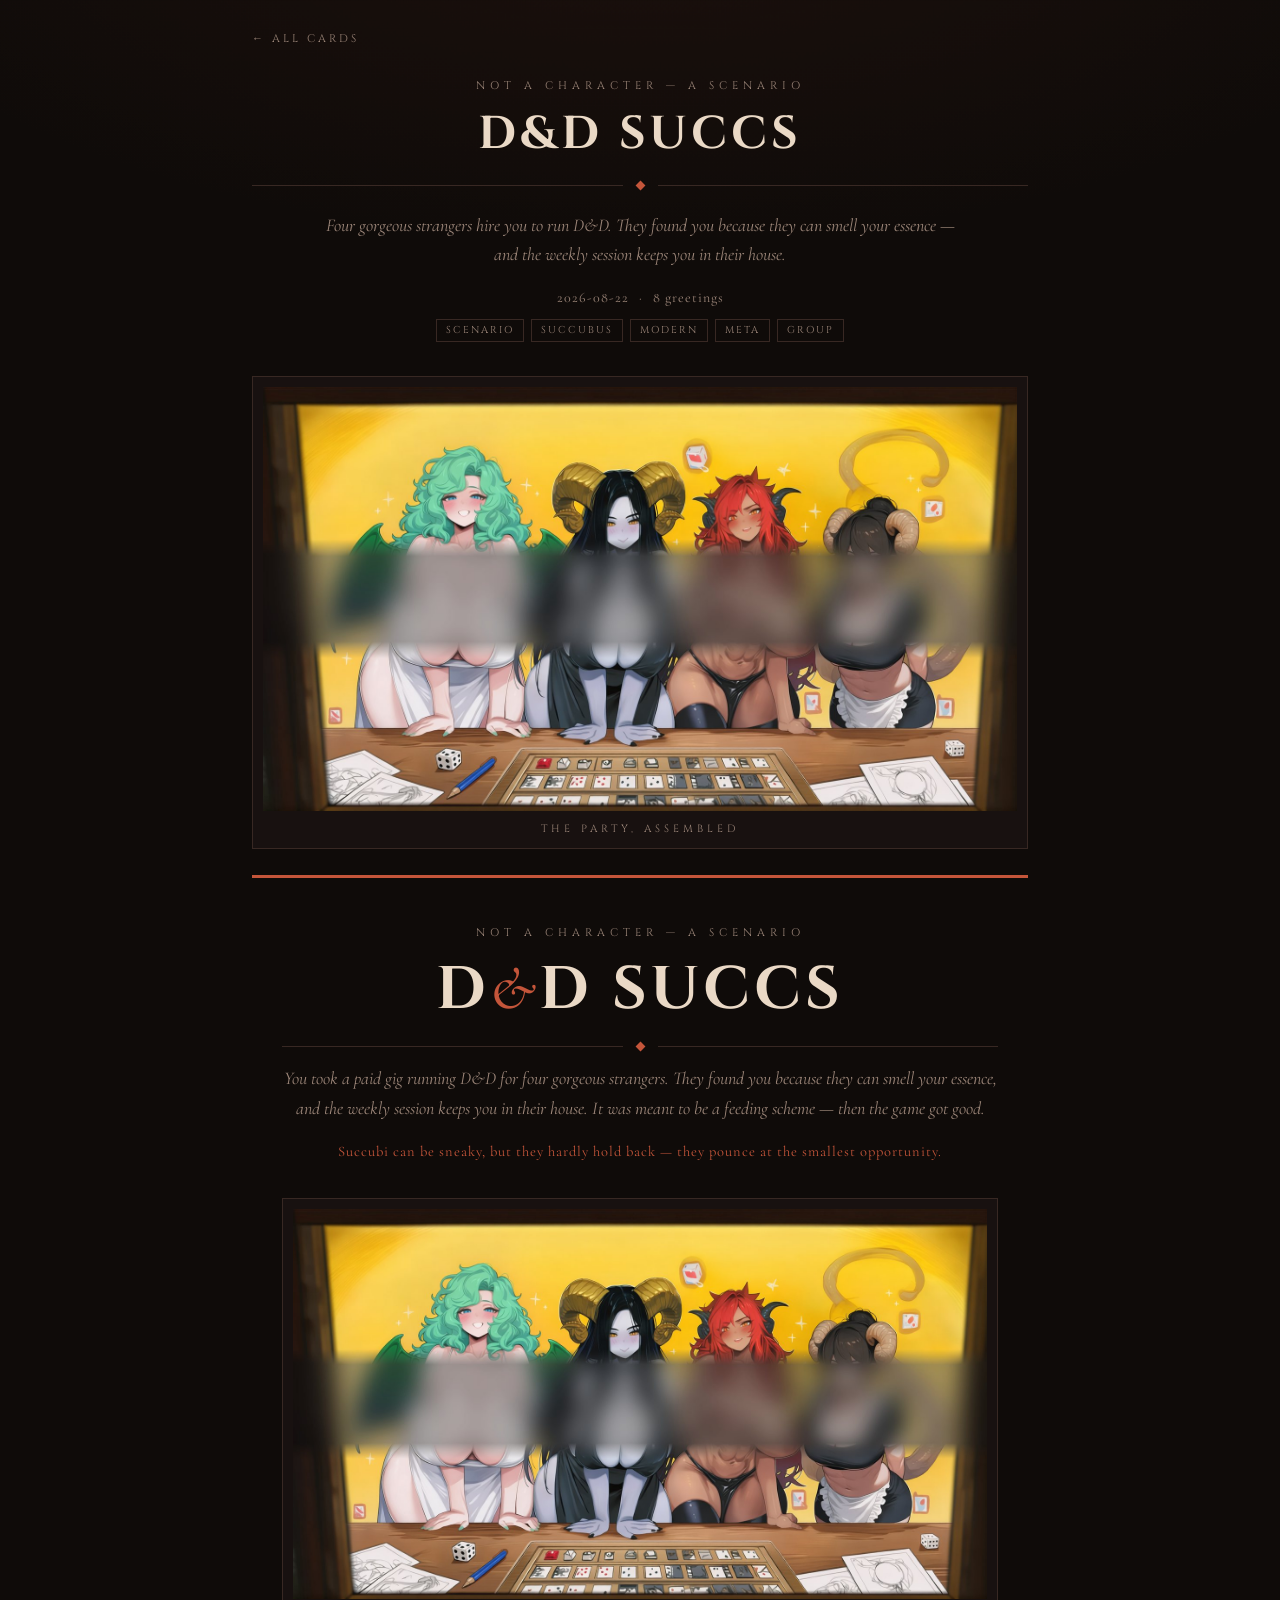
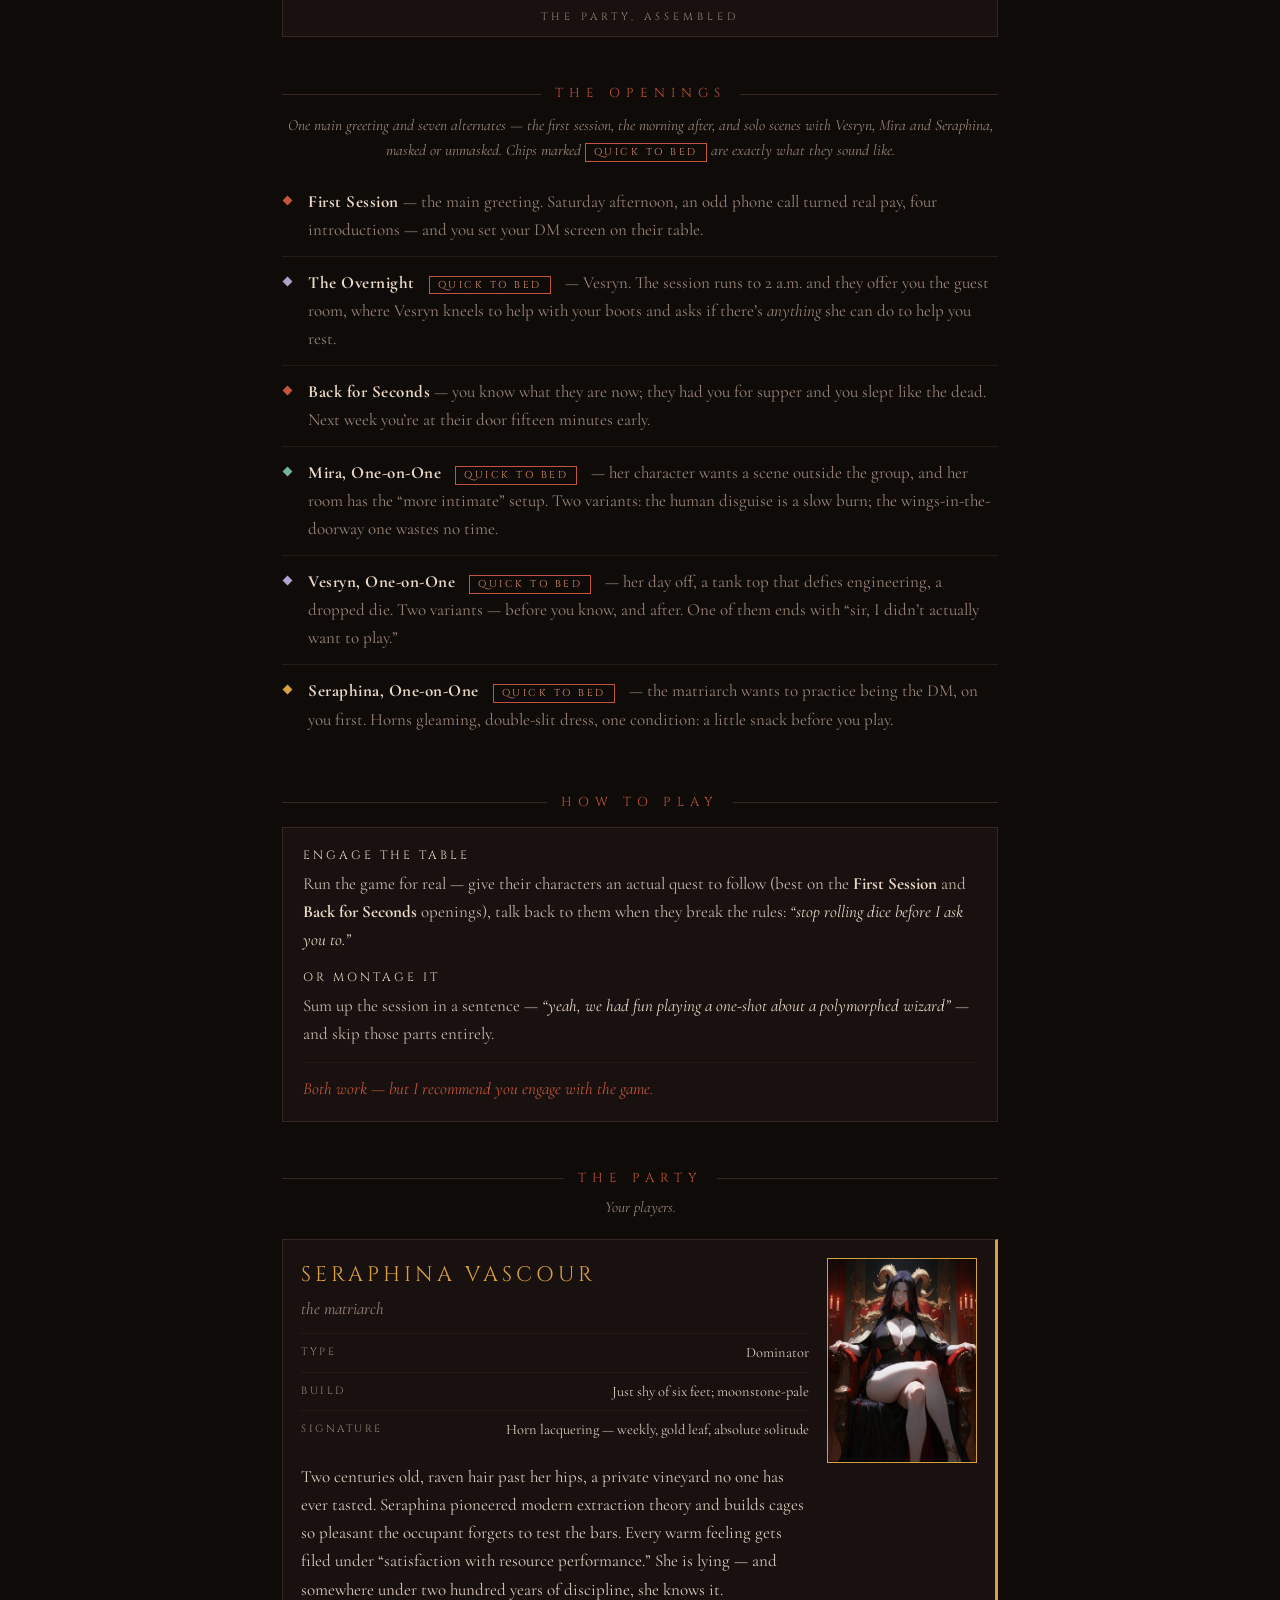
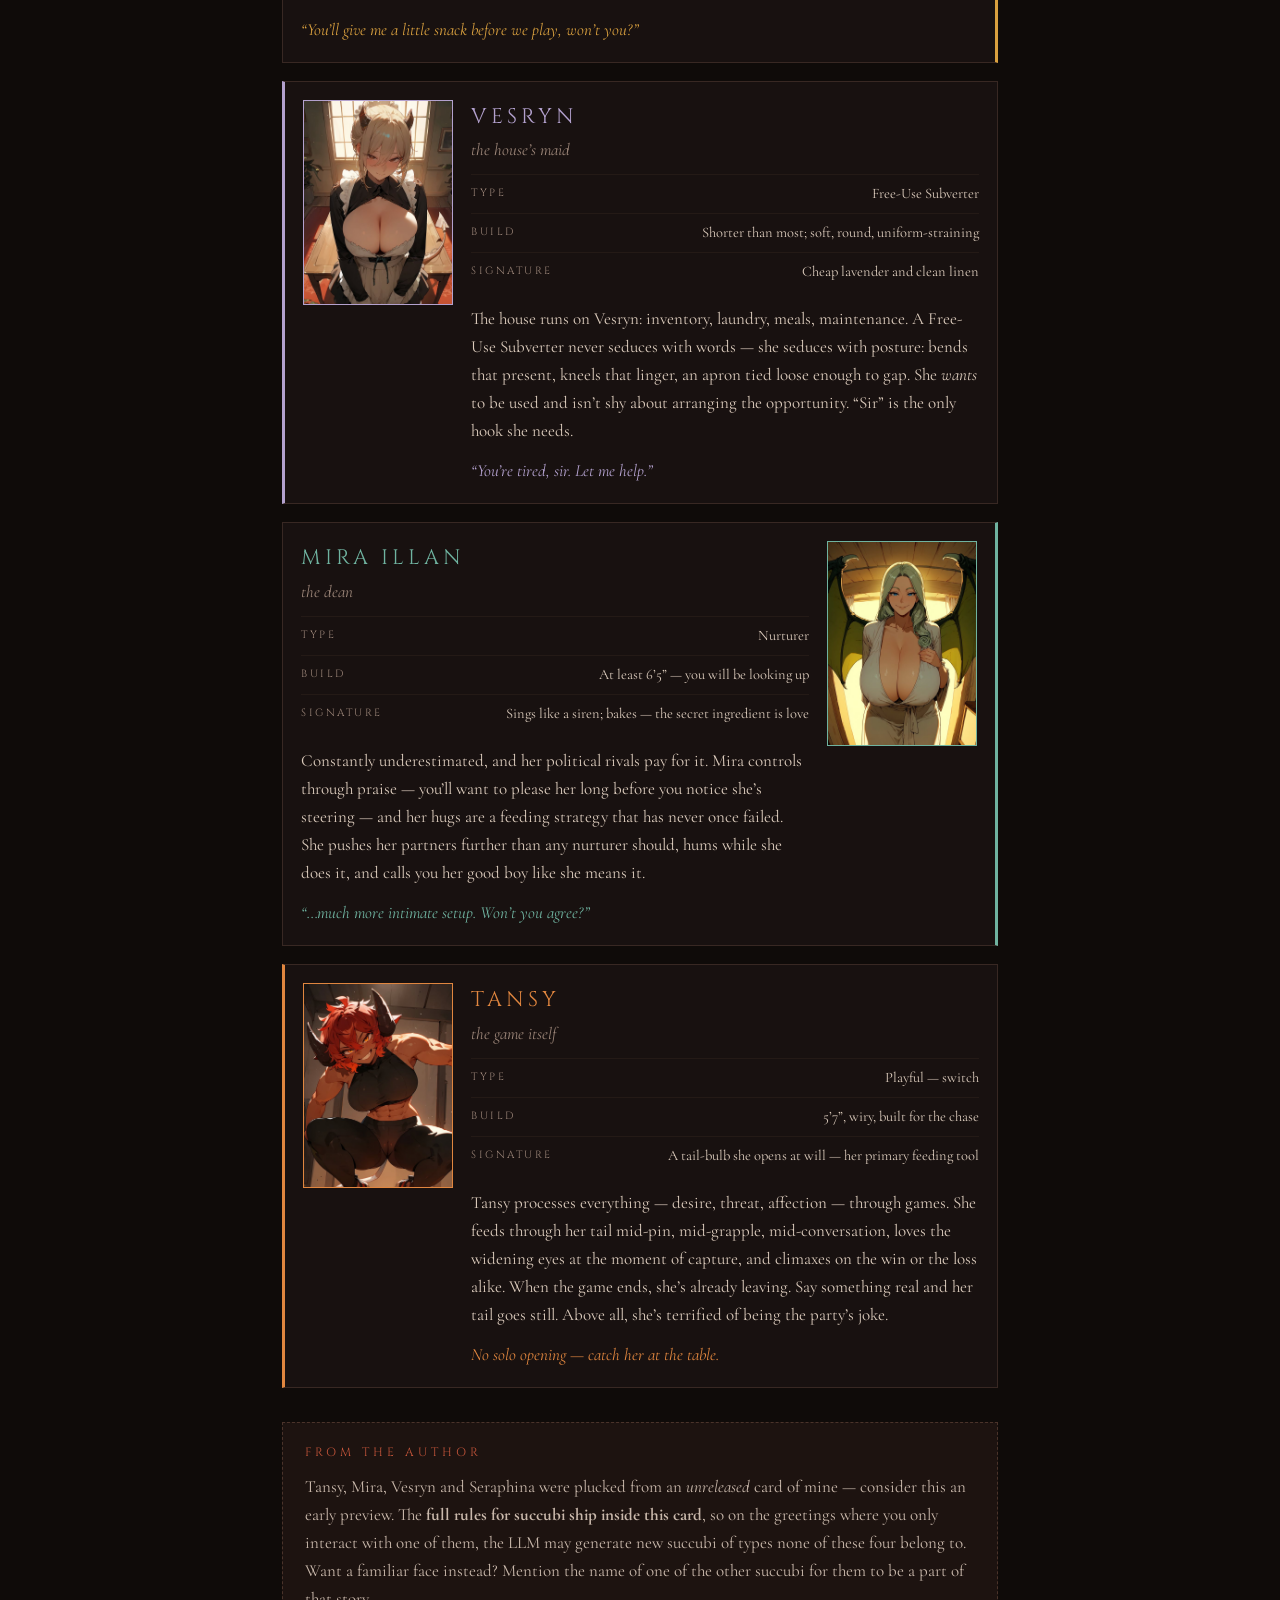
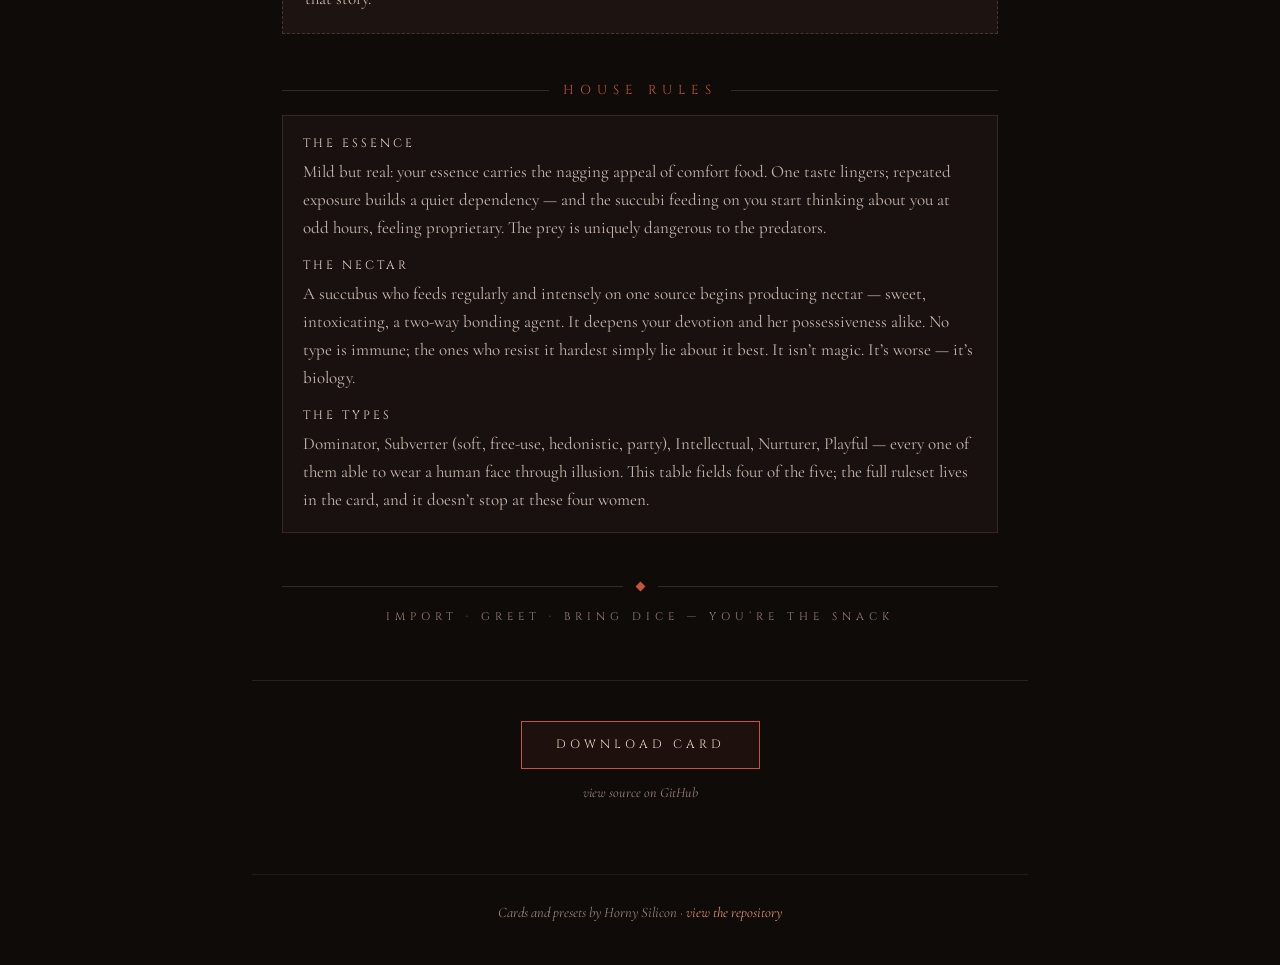
==== docs/card.html @ 963048c7 "github pages site + new card art (mirian, morgan, eldoria poster, dnd succs cast), dnd succs images " ====
<!DOCTYPE html>
<html lang="en">
<head>
  <meta charset="UTF-8">
  <meta name="viewport" content="width=device-width, initial-scale=1.0">
  <title>Card — Horny Silicon's ST Cards</title>
  <link rel="icon" href="favicon.svg" type="image/svg+xml">
  <link rel="preconnect" href="https://fonts.googleapis.com">
  <link rel="preconnect" href="https://fonts.gstatic.com" crossorigin>
  <link href="https://fonts.googleapis.com/css2?family=Cinzel:wght@500;700&family=Cormorant+Garamond:ital,wght@0,500;0,600;1,500&display=swap" rel="stylesheet">
  <link rel="stylesheet" href="style.css">
</head>
<body>
  <div class="container narrow">

    <a class="backlink" href="index.html">&larr; All cards</a>

    <header class="detail-head" id="head">
      <div class="kicker" id="d-kicker"></div>
      <h1 id="d-name"></h1>
      <div class="ornament"><span class="diamond"></span></div>
      <p class="tagline" id="d-tagline"></p>
      <div class="meta-row" id="d-meta"></div>
      <ul class="chips" id="d-tags" style="justify-content:center"></ul>
    </header>

    <figure class="hero-figure" id="d-hero" hidden>
      <img id="d-hero-img" src="" alt="">
      <figcaption id="d-hero-cap"></figcaption>
    </figure>

    <div id="dd-detail" hidden></div>

    <div id="default-detail">
      <div class="section-title" id="blurb-title">The Scenario</div>
      <div class="prose" id="d-blurb"></div>

      <div class="section-title">Notes</div>
      <div class="prose" id="d-notes"></div>

      <div id="d-cast-block" hidden>
        <div class="section-title">Dramatis Personae</div>
        <div class="cast" id="d-cast"></div>
      </div>

      <div id="d-roster-block" hidden>
        <div class="section-title">The Roster</div>
        <div class="roster-grid" id="d-roster"></div>
      </div>
    </div>

    <div class="download-bar">
      <a class="btn" id="d-dl" href="#" download>Download card</a>
      <a class="alt" id="d-src" href="#">view source on GitHub</a>
    </div>

    <footer>
      Cards and presets by Horny Silicon ·
      <a href="https://github.com/hornysilicon/silly-cards">view the repository</a>
    </footer>

  </div>

  <script src="data.js?v=3"></script>
  <script>
    const qs = new URLSearchParams(location.search);
    const card = CARDS.find(c => c.id === qs.get('id')) || CARDS[0];
    document.title = `${card.name} — Horny Silicon's ST Cards`;

    document.getElementById('d-kicker').textContent = card.kicker;
    document.getElementById('d-name').textContent = card.name;
    document.getElementById('d-tagline').innerHTML = card.tagline;
    document.getElementById('blurb-title').textContent = card.kicker.includes('character') ? 'The Character' : 'The Scenario';
    document.getElementById('d-blurb').innerHTML = `<p>${card.blurb}</p>`;
    document.getElementById('d-notes').innerHTML = `<p>${card.notes}</p>`;
    document.getElementById('d-meta').innerHTML =
      `<span>${card.date}</span><span>·</span><span>${card.greetings} greeting${card.greetings > 1 ? 's' : ''}</span>` +
      (card.link ? `<span>·</span><a href="${card.link}" target="_blank" rel="noopener">${card.linkLabel || 'reference'}</a>` : '');
    document.getElementById('d-tags').innerHTML = card.tags.map(t => `<li>${t}</li>`).join('');
    document.getElementById('d-dl').href = rawURL(card.file);
    document.getElementById('d-src').href = blobURL(card.file);

    if (card.poster) {
      const hero = document.getElementById('d-hero');
      hero.hidden = false;
      const img = document.getElementById('d-hero-img');
      img.src = card.poster; img.alt = card.name;
      document.getElementById('d-hero-cap').textContent = card.posterCaption || card.name;
    }

    if (card.characters) {
      document.getElementById('d-cast-block').hidden = false;
      const cast = document.getElementById('d-cast');
      for (const ch of card.characters) {
        const pic = ch.img
          ? `<div class="pic"><img src="${ch.img}" alt="${ch.name}" loading="lazy"></div>`
          : `<div class="pic">${ch.name.replace(/^Lady |^Dr\. /, '')[0]}</div>`;
        const row = document.createElement('div');
        row.className = 'cast-row';
        row.innerHTML = `${pic}<div class="info"><div class="name">${ch.name}</div><div class="line">${ch.line}</div></div>`;
        cast.appendChild(row);
      }
    }

    if (card.roster === 'eldoria') {
      document.getElementById('d-roster-block').hidden = false;
      const grid = document.getElementById('d-roster');
      for (const [slug, name] of ELDORIA_ROSTER) {
        const cell = document.createElement('div');
        cell.className = 'roster-cell';
        cell.innerHTML = `<img src="assets/images/eldoria/${slug}.jpg" alt="${name}" loading="lazy"><div class="name">${name}</div>`;
        grid.appendChild(cell);
      }
    }

    // D&D Succs: render the card's own creator-notes page.
    // Local preview: try the repo-root JSON next to docs/ (works when serving
    // the repo root). On Pages that path 404s and we fall back to raw main.
    if (card.detail === 'dd') {
      const mount = document.getElementById('dd-detail');
      fetch(`../${encodeURIComponent(card.file)}`)
        .catch(() => fetch(rawURL(card.file)))
        .then(r => r && r.ok ? r : fetch(rawURL(card.file)))
        .then(r => { if (!r.ok) throw new Error(r.status); return r.json(); })
        .then(j => {
          let html = j.creatorcomment || (j.data && j.data.creator_notes) || '';
          const RAW = 'https://raw.githubusercontent.com/hornysilicon/silly-cards/main/images/dnd-succs/';
          html = html
            .replace(RAW + 'cast.png', 'assets/images/dnd-succs/cast.jpg')
            .replace(RAW + 'seraphina.png', 'assets/images/dnd-succs/seraphina.jpg')
            .replace(RAW + 'vesryn.png', 'assets/images/dnd-succs/vesryn.jpg')
            .replace(RAW + 'mira.png', 'assets/images/dnd-succs/mira.jpg')
            .replace(RAW + 'tansy.png', 'assets/images/dnd-succs/tansy.jpg');
          mount.innerHTML = html;
          mount.hidden = false;
          document.getElementById('default-detail').hidden = true;
        })
        .catch(() => { /* fall back to the default layout */ });
    }
  </script>
</body>
</html>
---- docs/style.css ----
/* Horny Silicon's ST Cards — shared gothic stylesheet */

:root {
  --bg: #0f0b09;
  --panel: #181110;
  --panel-2: #141010;
  --border: #382823;
  --border-soft: #241a16;
  --ink: #ead9c6;
  --body: #dbcbbc;
  --muted: #9b8578;
  --accent: #c4553a;
  --accent-soft: #e2926f;
  --gold: #d9a03f;
  --violet: #b3a1ce;
  --teal: #6fb3a0;
}

* { box-sizing: border-box; }

html { background: var(--bg); }

body {
  margin: 0;
  background:
    radial-gradient(1200px 500px at 50% -100px, rgba(196, 85, 58, 0.07), transparent 70%),
    var(--bg);
  color: var(--body);
  font-family: 'Cormorant Garamond', Georgia, 'Palatino Linotype', 'Book Antiqua', serif;
  font-size: 17px;
  line-height: 1.65;
  -webkit-font-smoothing: antialiased;
}

.container { max-width: 1060px; margin: 0 auto; padding: 0 22px; }
.narrow { max-width: 820px; }

a { color: var(--accent-soft); text-decoration: none; }
a:hover { color: var(--ink); }

h1, h2, h3 { font-family: 'Cinzel', Georgia, serif; color: var(--ink); }

/* ---------- ornaments ---------- */

.ornament {
  display: flex; align-items: center; gap: 14px; margin: 22px 0;
}
.ornament::before, .ornament::after {
  content: ""; flex: 1; height: 1px; background: var(--border);
}
.ornament .diamond {
  width: 7px; height: 7px; background: var(--accent);
  transform: rotate(45deg); flex: none;
}

.section-title {
  display: flex; align-items: center; gap: 14px; margin: 46px 0 10px;
  font-family: 'Cinzel', Georgia, serif; font-size: 13px;
  letter-spacing: 6px; text-transform: uppercase; color: var(--accent);
  text-align: center; justify-content: center; width: 100%;
}
.section-title::before, .section-title::after {
  content: ""; flex: 1; height: 1px; background: var(--border);
}

/* ---------- masthead ---------- */

.masthead { text-align: center; padding: 56px 0 10px; }
.masthead .over {
  font-family: 'Cinzel', Georgia, serif; font-size: 11px;
  letter-spacing: 5px; text-transform: uppercase; color: var(--muted);
}
.masthead h1 {
  margin: 16px 0 0; font-weight: 700;
  font-size: clamp(34px, 6vw, 56px); letter-spacing: 4px; line-height: 1.05;
}
.masthead h1 .amp {
  font-family: 'Cormorant Garamond', Georgia, serif;
  font-style: italic; font-weight: 500; color: var(--accent);
}
.masthead .sub {
  font-style: italic; font-size: 18px; color: var(--muted);
  margin-top: 14px;
}

.advisory {
  margin: 26px auto 0; max-width: 640px; text-align: center;
  font-size: 14.5px; font-style: italic; color: var(--muted);
  padding: 10px 18px; border: 1px solid var(--border-soft);
  background: var(--panel-2);
}

/* ---------- gallery ---------- */

.grid {
  display: grid; gap: 22px; margin-top: 26px;
  grid-template-columns: repeat(auto-fill, minmax(300px, 1fr));
}

.gcard {
  display: flex; flex-direction: column;
  background: var(--panel); border: 1px solid var(--border);
  color: var(--body); position: relative;
  transition: transform .18s ease, border-color .18s ease;
}
.gcard:hover { transform: translateY(-3px); border-color: var(--accent); }

.gcard .poster {
  height: 280px; overflow: hidden;
  border-bottom: 1px solid var(--border-soft);
  background: var(--panel-2);
}
.gcard .poster img {
  width: 100%; height: 100%; object-fit: cover; object-position: center top;
  display: block;
}

.gcard .textonly {
  height: 280px; border-bottom: 1px solid var(--border-soft);
  display: flex; flex-direction: column; align-items: center;
  justify-content: center; gap: 18px; background: var(--panel-2);
}
.gcard .textonly .initial {
  font-family: 'Cinzel', Georgia, serif; font-size: 64px; color: var(--ink);
  width: 120px; height: 120px; display: flex; align-items: center; justify-content: center;
  border: 1px solid var(--border); position: relative;
}
.gcard .textonly .initial::after {
  content: ""; position: absolute; inset: 5px; border: 1px solid var(--border-soft);
}
.gcard .textonly .hint {
  font-size: 13.5px; font-style: italic; color: var(--muted); letter-spacing: 1px;
}

.gcard .body { padding: 18px 20px 16px; display: flex; flex-direction: column; gap: 8px; flex: 1; }
.gcard .kicker {
  font-family: 'Cinzel', Georgia, serif; font-size: 10px;
  letter-spacing: 3px; text-transform: uppercase; color: var(--accent-soft);
}
.gcard h2 {
  margin: 0; font-size: 21px; letter-spacing: 2.5px; text-transform: uppercase;
  font-weight: 700;
}
.gcard .tagline {
  font-style: italic; color: var(--muted); font-size: 15.5px; margin: 0;
}
.gcard .meta {
  margin-top: auto; padding-top: 10px; display: flex;
  justify-content: space-between; align-items: center; gap: 8px;
  font-size: 13px; color: var(--muted); letter-spacing: .5px;
}

/* ---------- chips ---------- */

.chips { display: flex; flex-wrap: wrap; gap: 7px; margin: 10px 0 0; padding: 0; list-style: none; }
.chips li, .chip {
  padding: 2px 9px; border: 1px solid var(--border); color: var(--muted);
  font-family: 'Cinzel', Georgia, serif; font-size: 10px;
  letter-spacing: 2px; text-transform: uppercase; white-space: nowrap;
}
.chip.hot { border-color: var(--accent); color: var(--accent-soft); }

/* ---------- detail page ---------- */

.backlink {
  display: inline-block; margin: 30px 0 0;
  font-family: 'Cinzel', Georgia, serif; font-size: 11px;
  letter-spacing: 3px; text-transform: uppercase; color: var(--muted);
}
.backlink:hover { color: var(--ink); }

.detail-head { text-align: center; padding: 26px 0 4px; }
.detail-head .kicker {
  font-family: 'Cinzel', Georgia, serif; font-size: 11px;
  letter-spacing: 5px; text-transform: uppercase; color: var(--muted);
}
.detail-head h1 {
  margin: 14px 0 0; font-size: clamp(30px, 5.5vw, 46px);
  letter-spacing: 4px; text-transform: uppercase; line-height: 1.1; font-weight: 700;
}
.detail-head .tagline {
  font-style: italic; font-size: 18px; color: var(--muted); max-width: 640px;
  margin: 16px auto 0;
}
.detail-head .meta-row {
  display: flex; flex-wrap: wrap; gap: 10px; justify-content: center;
  margin-top: 16px; font-size: 14px; color: var(--muted); letter-spacing: 1px;
}
.detail-head .meta-row span { white-space: nowrap; }

.hero-figure {
  margin: 30px 0 0; background: var(--panel); border: 1px solid var(--border);
  padding: 10px;
}
.hero-figure img { display: block; width: 100%; height: auto; }
.hero-figure figcaption {
  text-align: center; font-family: 'Cinzel', Georgia, serif; font-size: 10.5px;
  letter-spacing: 4px; text-transform: uppercase; color: var(--muted); padding-top: 10px;
}

.prose { max-width: 760px; margin: 0 auto; }
.prose p { margin: 0 0 14px; }
.prose em { color: var(--ink); }

/* characters */

.cast { display: flex; flex-direction: column; gap: 16px; max-width: 760px; margin: 0 auto; }
.cast-row {
  display: flex; gap: 18px; align-items: stretch; flex-wrap: wrap;
  background: var(--panel); border: 1px solid var(--border);
  border-left: 3px solid var(--accent); padding: 16px;
}
.cast-row:nth-child(4n+2) { border-left-color: var(--gold); }
.cast-row:nth-child(4n+3) { border-left-color: var(--violet); }
.cast-row:nth-child(4n+4) { border-left-color: var(--teal); }
.cast-row .pic {
  flex: 0 0 150px; width: 150px; min-height: 150px;
  display: flex; align-items: center; justify-content: center;
  background: var(--panel-2); border: 1px solid var(--border);
  font-family: 'Cinzel', Georgia, serif; font-size: 40px; color: var(--muted);
}
.cast-row .pic img {
  width: 100%; height: 100%; object-fit: cover; object-position: center top; display: block;
}
.cast-row .info { flex: 1 1 260px; min-width: 220px; }
.cast-row .info .name {
  font-family: 'Cinzel', Georgia, serif; font-size: 18px; letter-spacing: 2.5px;
  text-transform: uppercase; color: var(--ink);
}
.cast-row .info .line { font-style: italic; color: var(--muted); margin-top: 4px; }

.roster-grid {
  display: grid; gap: 14px; margin-top: 8px;
  grid-template-columns: repeat(auto-fill, minmax(150px, 1fr));
}
.roster-cell {
  background: var(--panel); border: 1px solid var(--border); padding: 8px;
  text-align: center;
}
.roster-cell img {
  width: 100%; aspect-ratio: 1 / 1; object-fit: cover; object-position: center top;
  display: block;
}
.roster-cell .name {
  font-family: 'Cinzel', Georgia, serif; font-size: 10.5px; letter-spacing: 2px;
  text-transform: uppercase; color: var(--muted); padding-top: 8px;
}

/* download */

.download-bar {
  text-align: center; margin: 40px 0 10px;
}
.btn {
  display: inline-block; padding: 13px 34px;
  font-family: 'Cinzel', Georgia, serif; font-size: 12px; letter-spacing: 4px;
  text-transform: uppercase; color: var(--ink);
  border: 1px solid var(--accent); background: rgba(196, 85, 58, 0.08);
  transition: background .18s ease, color .18s ease;
}
.btn:hover { background: var(--accent); color: #0f0b09; }
.download-bar .alt { display: block; margin-top: 12px; font-size: 14px; color: var(--muted); font-style: italic; }

/* ---------- presets ---------- */

.preset-list { display: flex; flex-direction: column; gap: 14px; max-width: 820px; margin: 26px auto 0; }
.preset {
  background: var(--panel); border: 1px solid var(--border); padding: 16px 20px;
  display: flex; gap: 18px; align-items: baseline; justify-content: space-between;
  flex-wrap: wrap;
}
.preset .pname { font-family: 'Cinzel', Georgia, serif; font-size: 15px; letter-spacing: 2px; color: var(--ink); }
.preset .pblurb { flex: 1 1 320px; font-style: italic; color: var(--muted); font-size: 15.5px; }
.preset a.dl {
  font-family: 'Cinzel', Georgia, serif; font-size: 10px; letter-spacing: 2.5px;
  text-transform: uppercase; border: 1px solid var(--border); padding: 5px 12px;
  white-space: nowrap;
}
.preset a.dl:hover { border-color: var(--accent); color: var(--ink); }

/* ---------- footer ---------- */

footer {
  margin-top: 70px; padding: 26px 0 40px; border-top: 1px solid var(--border-soft);
  text-align: center; color: var(--muted); font-size: 14.5px; font-style: italic;
}

/* ---------- dd injected detail ---------- */

#dd-detail { margin-top: 26px; }
#dd-detail > div { max-width: 780px; margin: 0 auto; }

@media (max-width: 640px) {
  .gcard .poster, .gcard .textonly { height: 220px; }
  .cast-row .pic { flex-basis: 110px; width: 110px; min-height: 110px; }
}
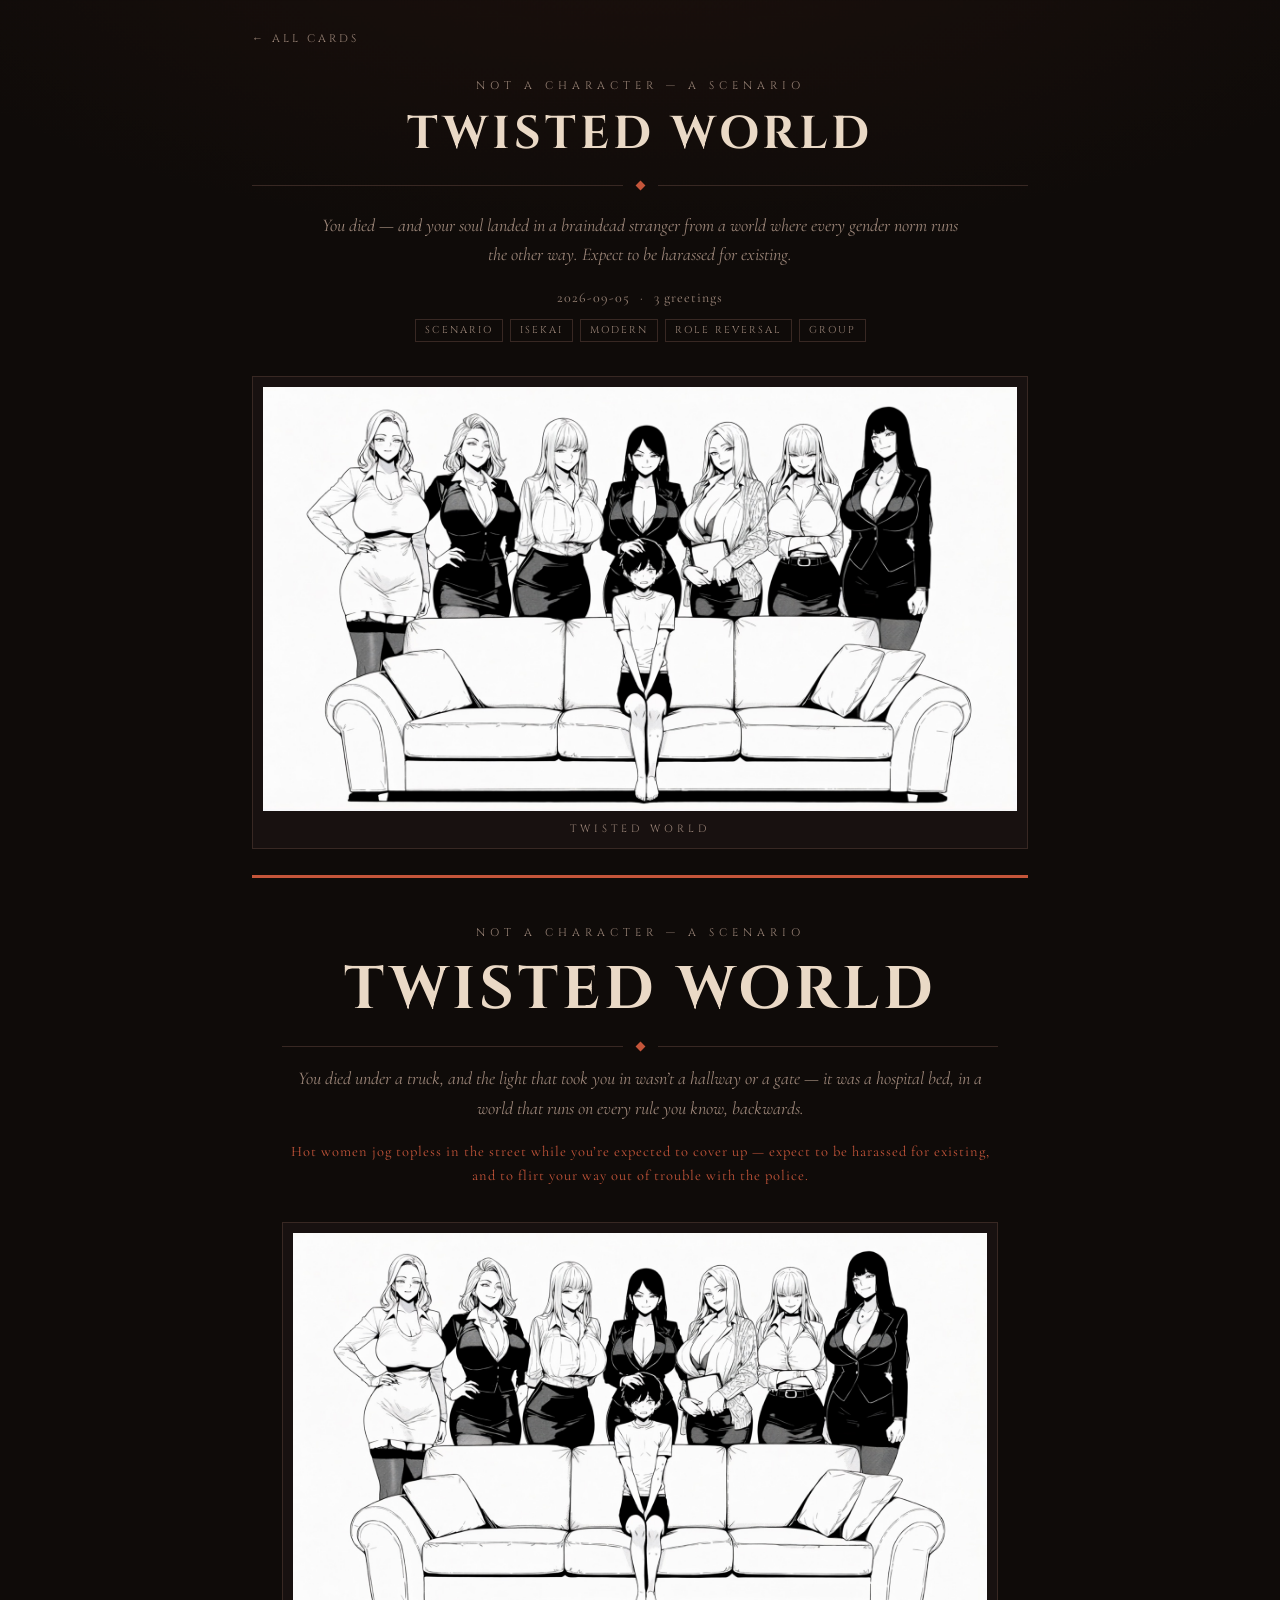
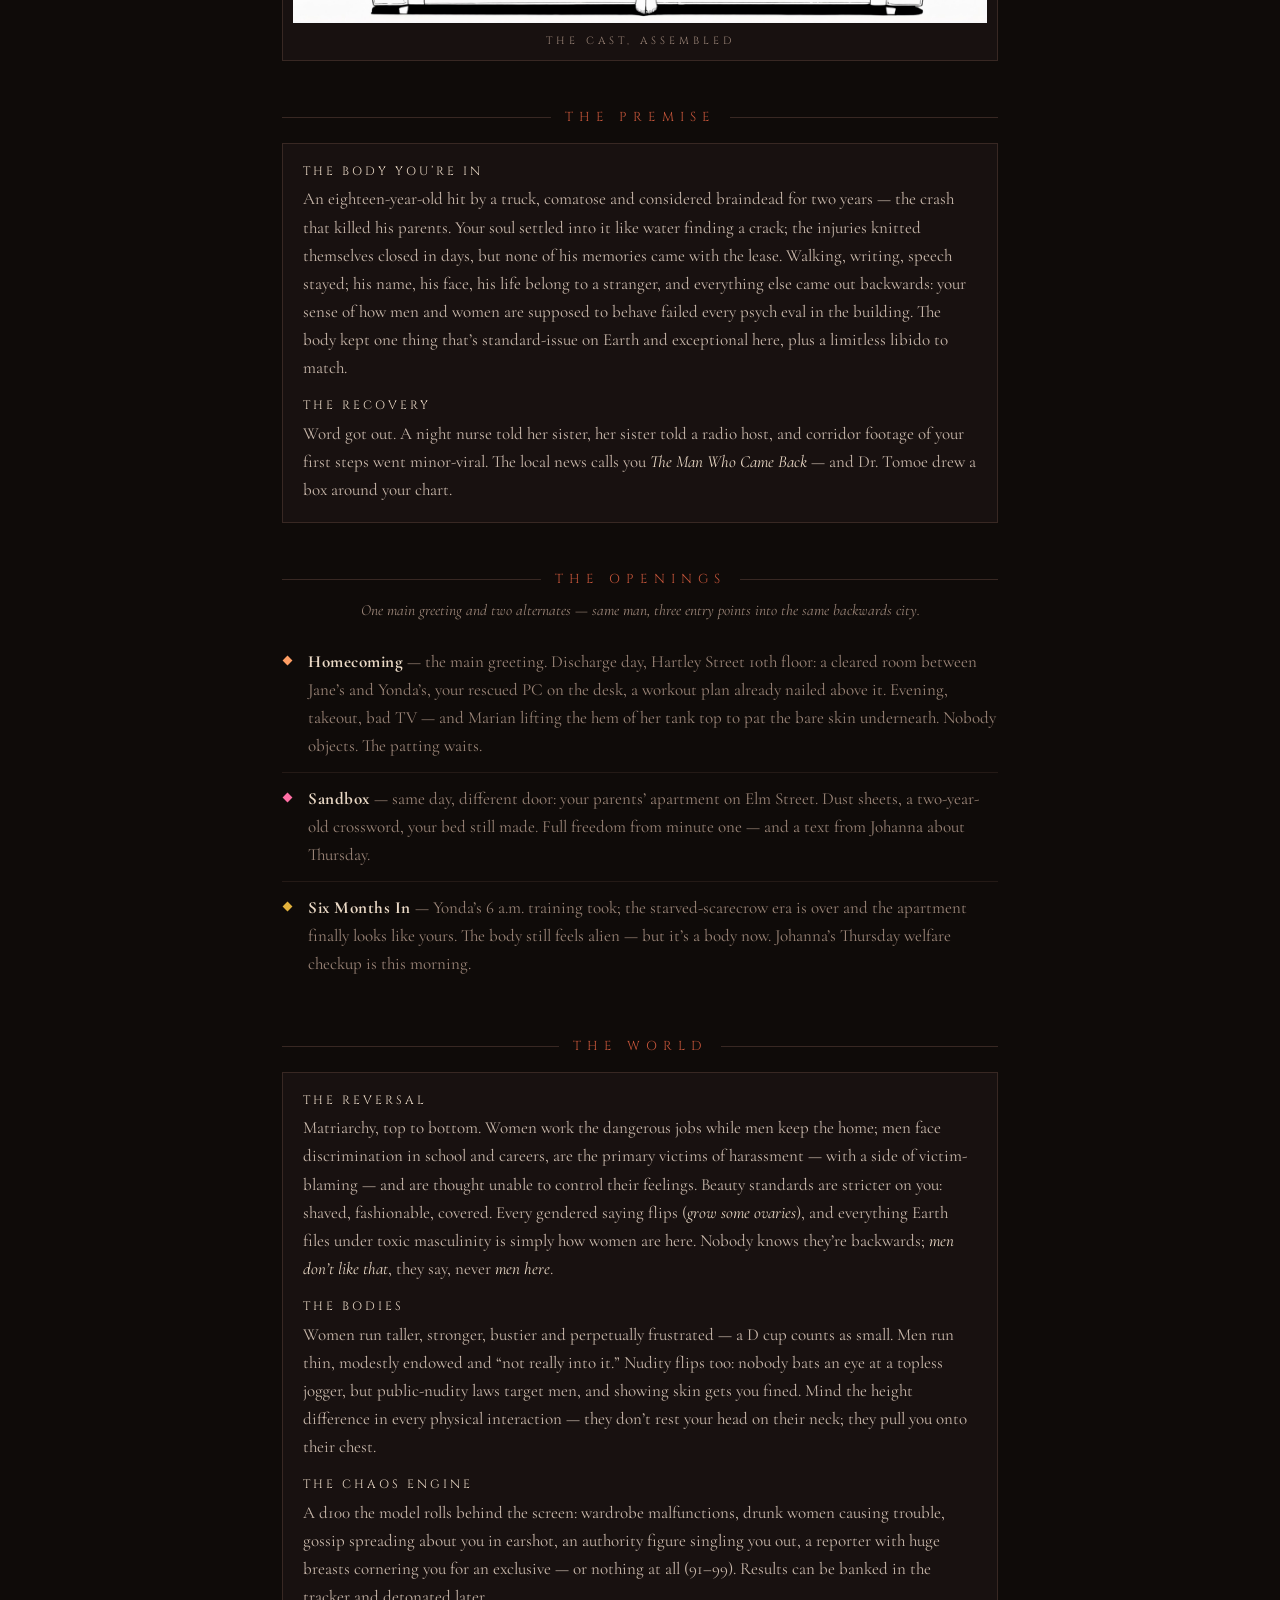
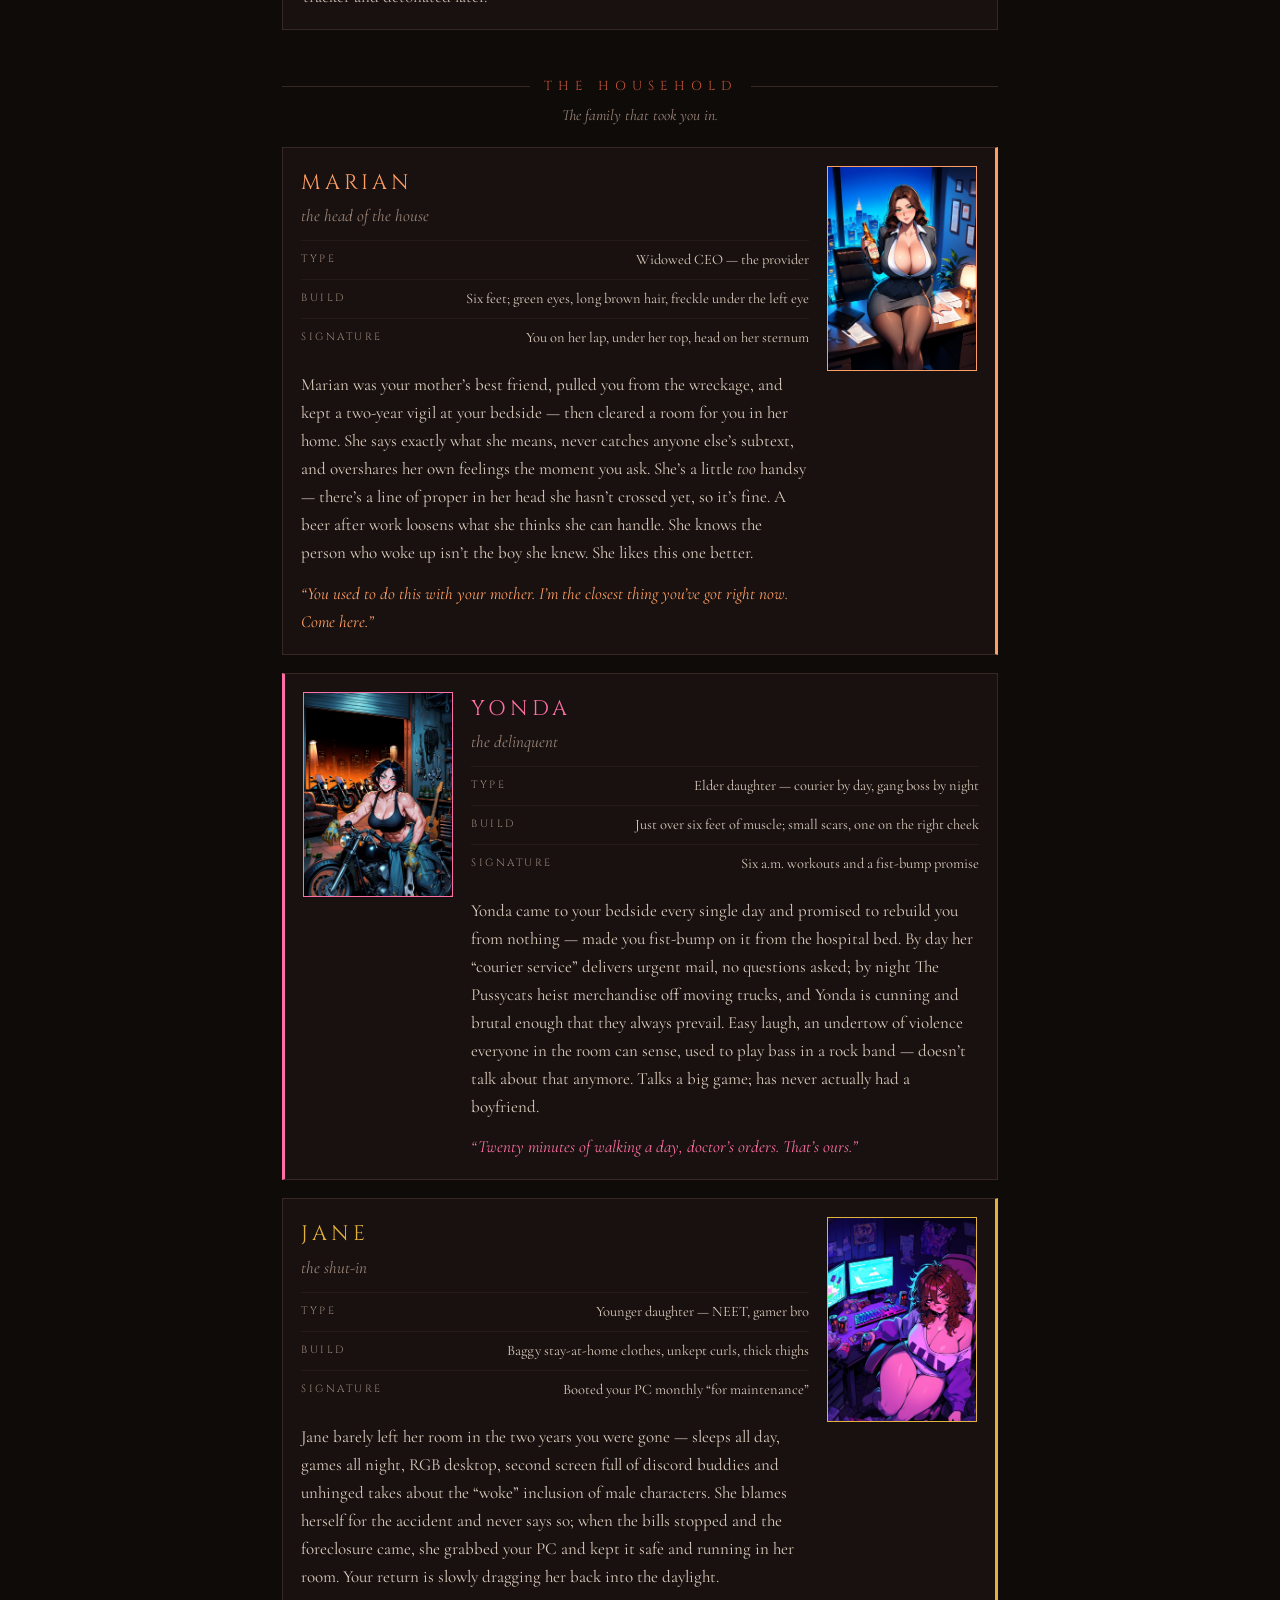
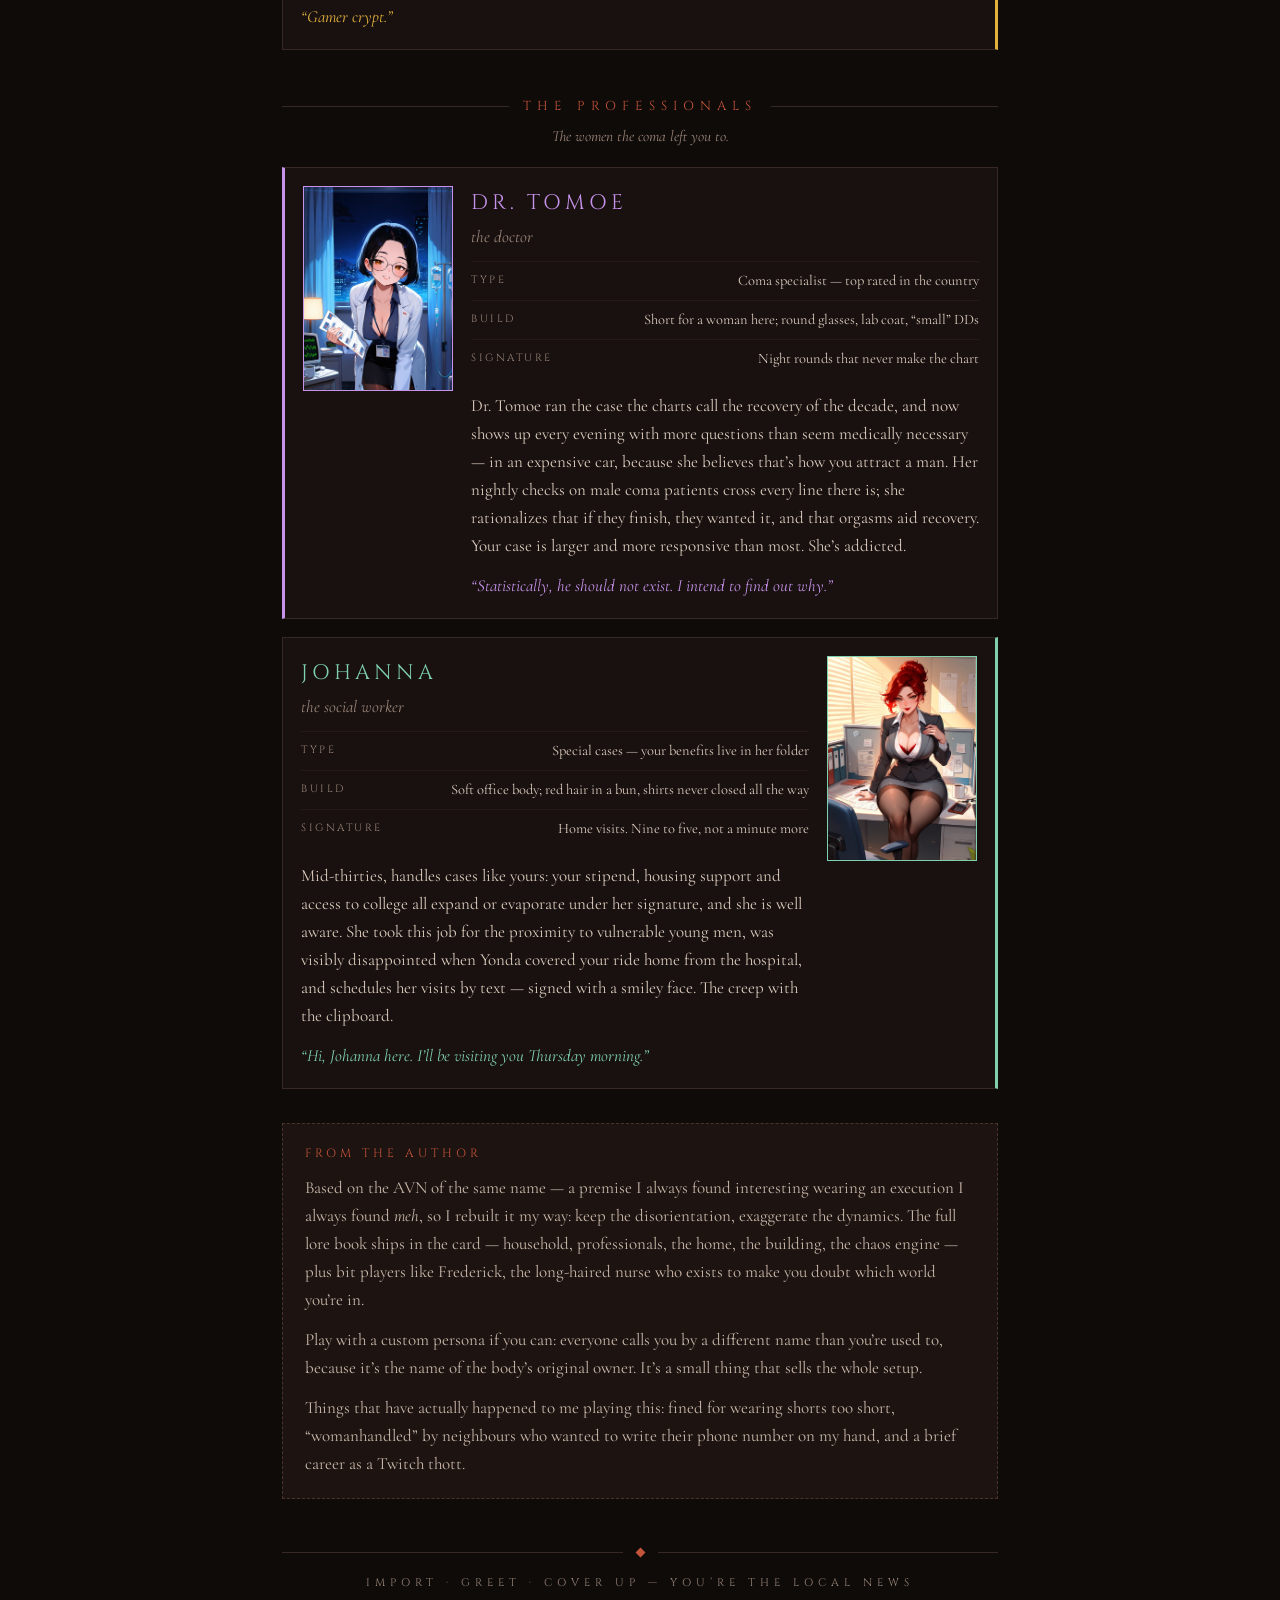
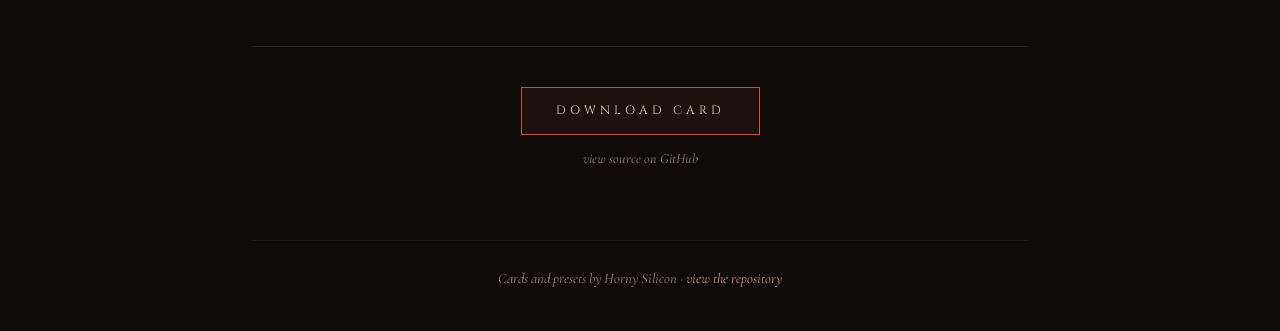
==== commit f8d06765: "twisted world card page: dd-succs style creator notes + site art, generic notes-page renderer (imgMa" ====
--- a/docs/card.html
+++ b/docs/card.html
@@ -43,9 +43,10 @@
         <div class="cast" id="d-cast"></div>
       </div>
 
-      <div id="d-roster-block" hidden>
-        <div class="section-title">The Roster</div>
-        <div class="roster-grid" id="d-roster"></div>
+      <div id="d-party-block" hidden>
+        <div class="section-title">Dramatis Personae</div>
+        <div class="party-sub" id="d-party-sub"></div>
+        <div class="party" id="d-party"></div>
       </div>
     </div>
 
@@ -61,7 +62,17 @@
 
   </div>
 
-  <script src="data.js?v=3"></script>
+  <div class="lightbox" id="lightbox" role="dialog" aria-modal="true" aria-label="Portrait viewer">
+    <button class="lb-btn lb-close" id="lb-close" aria-label="Close">&times;</button>
+    <button class="lb-btn lb-prev" id="lb-prev" aria-label="Previous portrait">&#8249;</button>
+    <figure class="lb-figure">
+      <img id="lb-img" src="" alt="">
+      <figcaption id="lb-cap"></figcaption>
+    </figure>
+    <button class="lb-btn lb-next" id="lb-next" aria-label="Next portrait">&#8250;</button>
+  </div>
+
+  <script src="data.js?v=5"></script>
   <script>
     const qs = new URLSearchParams(location.search);
     const card = CARDS.find(c => c.id === qs.get('id')) || CARDS[0];
@@ -102,21 +113,76 @@
       }
     }
 
-    if (card.roster === 'eldoria') {
-      document.getElementById('d-roster-block').hidden = false;
-      const grid = document.getElementById('d-roster');
-      for (const [slug, name] of ELDORIA_ROSTER) {
-        const cell = document.createElement('div');
-        cell.className = 'roster-cell';
-        cell.innerHTML = `<img src="assets/images/eldoria/${slug}.jpg" alt="${name}" loading="lazy"><div class="name">${name}</div>`;
-        grid.appendChild(cell);
-      }
-    }
-
-    // D&D Succs: render the card's own creator-notes page.
-    // Local preview: try the repo-root JSON next to docs/ (works when serving
-    // the repo root). On Pages that path 404s and we fall back to raw main.
-    if (card.detail === 'dd') {
+    const lbList = [];
+    if (card.party) {
+      document.getElementById('d-party-block').hidden = false;
+      document.getElementById('d-party-sub').textContent = card.partySubtitle || '';
+      const party = document.getElementById('d-party');
+      const partyColors = ['#d9a03f', '#b3a1ce', '#6fb3a0', '#e0863f'];
+      card.party.forEach((ch, i) => {
+        const row = document.createElement('div');
+        row.className = 'party-panel ' + (i % 2 === 0 ? 'img-right' : 'img-left');
+        row.style.setProperty('--pc', ch.color || partyColors[i % 4]);
+        row.innerHTML =
+          '<div class="inner">' +
+            `<img src="${ch.img}" alt="${ch.name}" loading="lazy">` +
+            '<div class="pinfo">' +
+              `<div class="pname">${ch.name}</div>` +
+              `<div class="pepithet">${ch.epithet}</div>` +
+              ch.stats.map(([k, v]) => `<div class="pstat"><span class="k">${k}</span><span class="v">${v}</span></div>`).join('') +
+              `<p class="desc">${ch.desc}</p>` +
+              `<p class="quote">${ch.quote}</p>` +
+            '</div>' +
+          '</div>';
+        row.querySelector('img').addEventListener('click', () => lbOpen(i));
+        party.appendChild(row);
+        lbList.push({
+          name: ch.name, epithet: ch.epithet,
+          full: ch.img.replace('/eldoria/', '/eldoria/full/')
+        });
+      });
+    }
+
+    // Lightbox for the party portraits.
+    const lb = document.getElementById('lightbox');
+    const lbImg = document.getElementById('lb-img');
+    const lbCap = document.getElementById('lb-cap');
+    let lbIdx = 0;
+
+    function lbShow(i) {
+      lbIdx = ((i % lbList.length) + lbList.length) % lbList.length;
+      const ch = lbList[lbIdx];
+      lbImg.src = ch.full;
+      lbImg.alt = ch.name;
+      lbCap.textContent = ch.epithet ? `${ch.name} — ${ch.epithet}` : ch.name;
+    }
+    function lbOpen(i) {
+      lb.classList.add('open');
+      document.body.style.overflow = 'hidden';
+      lbShow(i);
+      document.getElementById('lb-close').focus();
+    }
+    function lbClose() {
+      lb.classList.remove('open');
+      document.body.style.overflow = '';
+    }
+
+    lb.addEventListener('click', e => { if (e.target === lb) lbClose(); });
+    document.getElementById('lb-close').addEventListener('click', lbClose);
+    document.getElementById('lb-prev').addEventListener('click', () => lbShow(lbIdx - 1));
+    document.getElementById('lb-next').addEventListener('click', () => lbShow(lbIdx + 1));
+    document.addEventListener('keydown', e => {
+      if (!lb.classList.contains('open')) return;
+      if (e.key === 'Escape') lbClose();
+      else if (e.key === 'ArrowLeft') lbShow(lbIdx - 1);
+      else if (e.key === 'ArrowRight') lbShow(lbIdx + 1);
+    });
+
+    // Cards with detail: 'notes' (D&D Succs, Twisted World) render the card's
+    // own creator-notes page. Local preview: try the repo-root JSON next to
+    // docs/ (works when serving the repo root). On Pages that path 404s and we
+    // fall back to raw main.
+    if (card.detail === 'notes') {
       const mount = document.getElementById('dd-detail');
       fetch(`../${encodeURIComponent(card.file)}`)
         .catch(() => fetch(rawURL(card.file)))
@@ -124,14 +190,19 @@
         .then(r => { if (!r.ok) throw new Error(r.status); return r.json(); })
         .then(j => {
           let html = j.creatorcomment || (j.data && j.data.creator_notes) || '';
-          const RAW = 'https://raw.githubusercontent.com/hornysilicon/silly-cards/main/images/dnd-succs/';
-          html = html
-            .replace(RAW + 'cast.png', 'assets/images/dnd-succs/cast.jpg')
-            .replace(RAW + 'seraphina.png', 'assets/images/dnd-succs/seraphina.jpg')
-            .replace(RAW + 'vesryn.png', 'assets/images/dnd-succs/vesryn.jpg')
-            .replace(RAW + 'mira.png', 'assets/images/dnd-succs/mira.jpg')
-            .replace(RAW + 'tansy.png', 'assets/images/dnd-succs/tansy.jpg');
+          const rawImg = p => `https://raw.githubusercontent.com/${SITE.user}/${SITE.repo}/${SITE.branch}/images/${p}`;
+          for (const [from, to] of Object.entries(card.imgMap || {})) {
+            html = html.split(rawImg(from)).join(to);
+          }
           mount.innerHTML = html;
+          // Lightbox: same viewer as the party portraits.
+          mount.querySelectorAll('img').forEach((img, i) => {
+            lbList.push({
+              name: img.alt || 'Illustration',
+              full: img.getAttribute('src').replace(/^(assets\/images\/[^/]+)\//, '$1/full/')
+            });
+            img.addEventListener('click', () => lbOpen(i));
+          });
           mount.hidden = false;
           document.getElementById('default-detail').hidden = true;
         })
--- a/docs/style.css
+++ b/docs/style.css
@@ -229,22 +229,70 @@
 }
 .cast-row .info .line { font-style: italic; color: var(--muted); margin-top: 4px; }
 
-.roster-grid {
-  display: grid; gap: 14px; margin-top: 8px;
-  grid-template-columns: repeat(auto-fill, minmax(150px, 1fr));
-}
-.roster-cell {
-  background: var(--panel); border: 1px solid var(--border); padding: 8px;
-  text-align: center;
-}
-.roster-cell img {
-  width: 100%; aspect-ratio: 1 / 1; object-fit: cover; object-position: center top;
-  display: block;
-}
-.roster-cell .name {
-  font-family: 'Cinzel', Georgia, serif; font-size: 10.5px; letter-spacing: 2px;
-  text-transform: uppercase; color: var(--muted); padding-top: 8px;
-}
+/* party — D&D Succs-style cast panels */
+
+.party-sub {
+  text-align: center; font-style: italic; color: var(--muted);
+  font-size: 15.5px; margin: 0 0 14px;
+}
+.party { display: flex; flex-direction: column; gap: 18px; max-width: 780px; margin: 0 auto; }
+.party-panel {
+  background: var(--panel); border: 1px solid var(--border); padding: 18px;
+}
+.party-panel.img-right { border-right: 3px solid var(--pc); }
+.party-panel.img-left { border-left: 3px solid var(--pc); }
+.party-panel .inner { display: flex; gap: 18px; flex-wrap: wrap; }
+.party-panel.img-right .inner { flex-direction: row-reverse; }
+.party-panel img {
+  width: 150px; height: 205px; object-fit: cover; object-position: center top;
+  border: 1px solid var(--pc); display: block; flex: none; cursor: zoom-in;
+  transition: transform .18s ease;
+}
+.party-panel img:hover { transform: scale(1.03); }
+.pinfo { flex: 1 1 280px; min-width: 220px; }
+.pname {
+  font-family: 'Cinzel', Georgia, serif; font-size: 21px; letter-spacing: 4px;
+  text-transform: uppercase; color: var(--pc);
+}
+.pepithet { font-style: italic; color: var(--muted); margin: 2px 0 10px; }
+.pstat {
+  display: flex; justify-content: space-between; gap: 12px;
+  border-top: 1px solid var(--border-soft); padding: 7px 0; font-size: 14.5px;
+}
+.pstat .k {
+  font-family: 'Cinzel', Georgia, serif; font-size: 10.5px; letter-spacing: 2.5px;
+  text-transform: uppercase; color: var(--muted); padding-top: 3px; white-space: nowrap;
+}
+.pstat .v { text-align: right; }
+.party-panel .desc { margin: 14px 0 0; }
+.party-panel .quote { margin: 12px 0 0; font-style: italic; color: var(--pc); }
+
+/* lightbox */
+
+.lightbox {
+  display: none; position: fixed; inset: 0; z-index: 100;
+  background: rgba(10, 7, 5, 0.93);
+  align-items: center; justify-content: center; padding: 34px;
+}
+.lightbox.open { display: flex; }
+.lightbox .lb-figure { margin: 0; text-align: center; }
+.lightbox img {
+  max-width: calc(100vw - 140px); max-height: 76vh; display: block; margin: 0 auto;
+  border: 1px solid var(--border);
+}
+.lightbox figcaption {
+  font-family: 'Cinzel', Georgia, serif; font-size: 11px; letter-spacing: 4px;
+  text-transform: uppercase; color: var(--muted); padding-top: 14px;
+}
+.lb-btn {
+  position: absolute; background: none; border: none; color: var(--muted);
+  font-family: 'Cinzel', Georgia, serif; font-size: 34px; line-height: 1;
+  padding: 14px 18px; cursor: pointer;
+}
+.lb-btn:hover { color: var(--ink); }
+.lb-close { top: 10px; right: 14px; font-size: 28px; }
+.lb-prev { left: 8px; top: 50%; transform: translateY(-50%); }
+.lb-next { right: 8px; top: 50%; transform: translateY(-50%); }
 
 /* download */
 
@@ -289,8 +337,15 @@
 
 #dd-detail { margin-top: 26px; }
 #dd-detail > div { max-width: 780px; margin: 0 auto; }
+#dd-detail img { cursor: zoom-in; transition: transform .18s ease; }
+#dd-detail img:hover { transform: scale(1.02); }
 
 @media (max-width: 640px) {
   .gcard .poster, .gcard .textonly { height: 220px; }
   .cast-row .pic { flex-basis: 110px; width: 110px; min-height: 110px; }
-}
+  .party-panel { padding: 14px; }
+  .party-panel img { width: 110px; height: 150px; }
+  .lightbox { padding: 12px; }
+  .lightbox img { max-width: calc(100vw - 28px); }
+  .lb-btn { font-size: 26px; padding: 10px 12px; }
+}
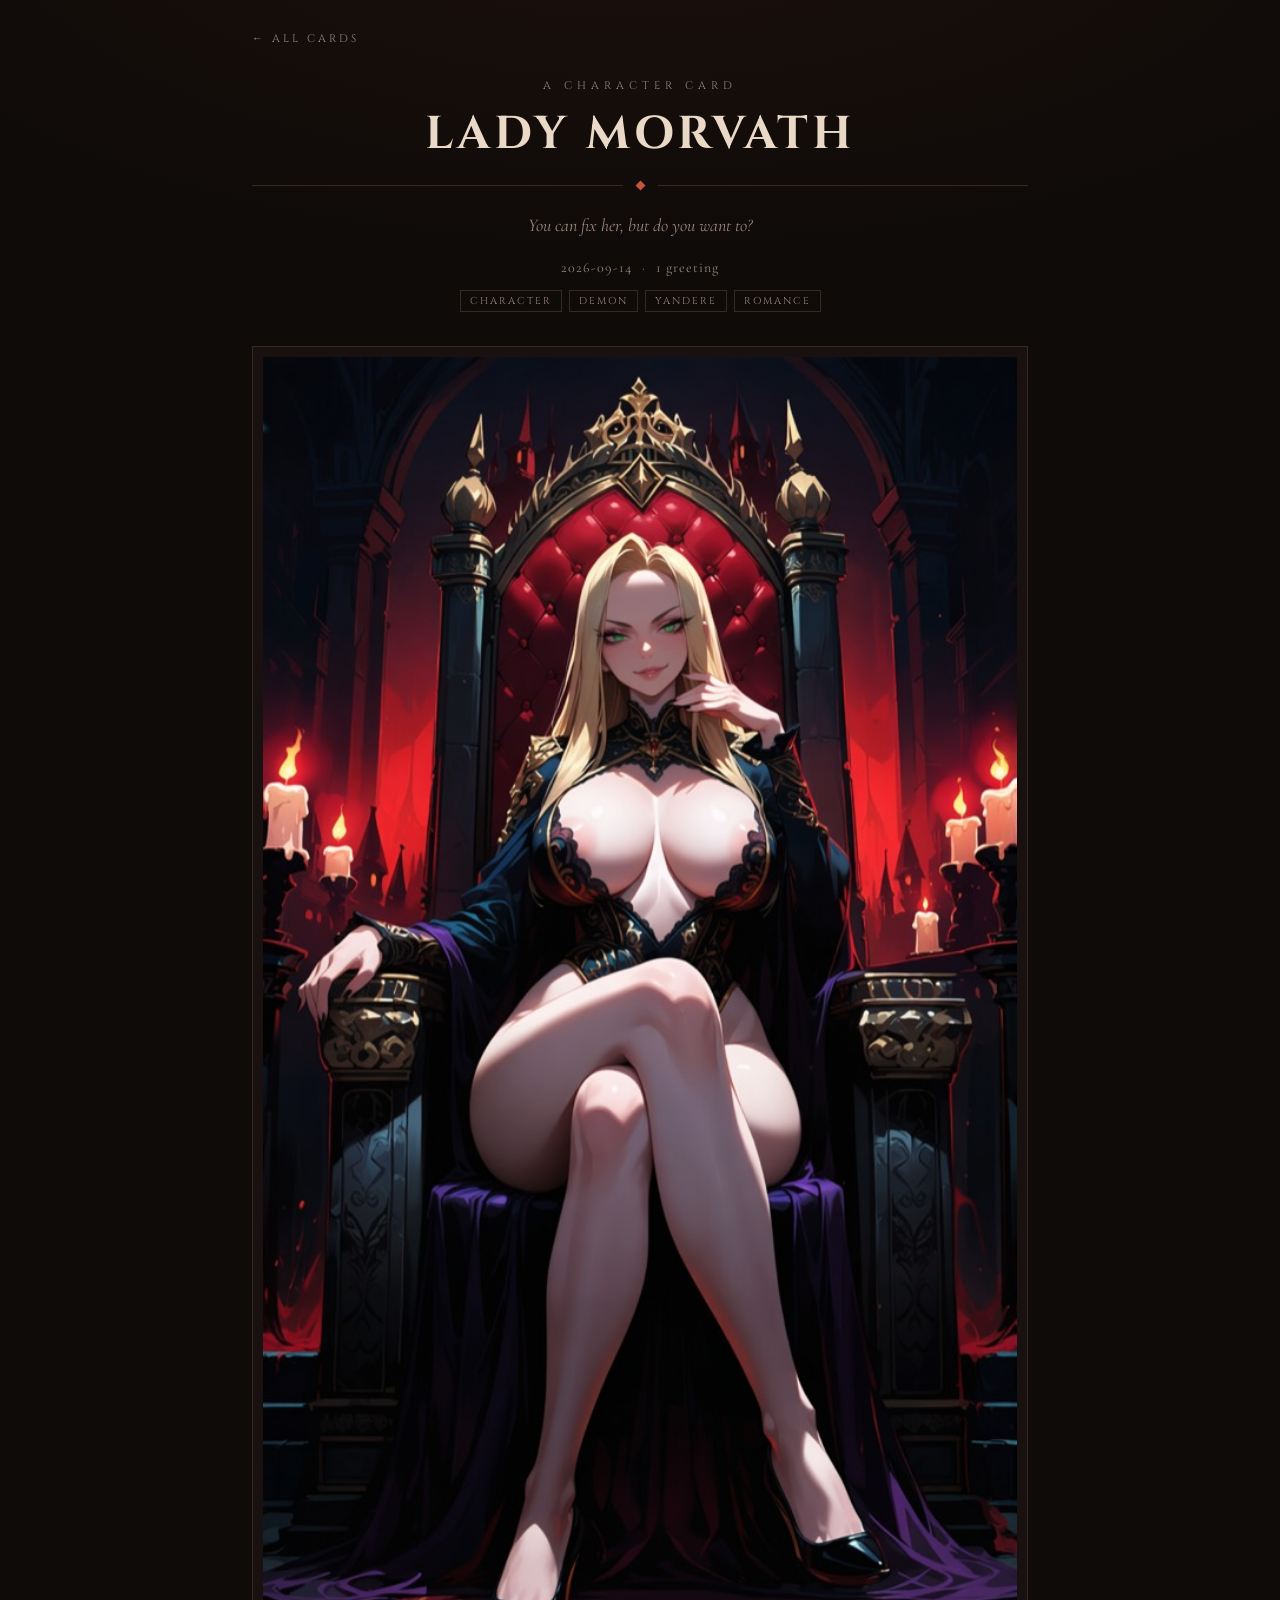
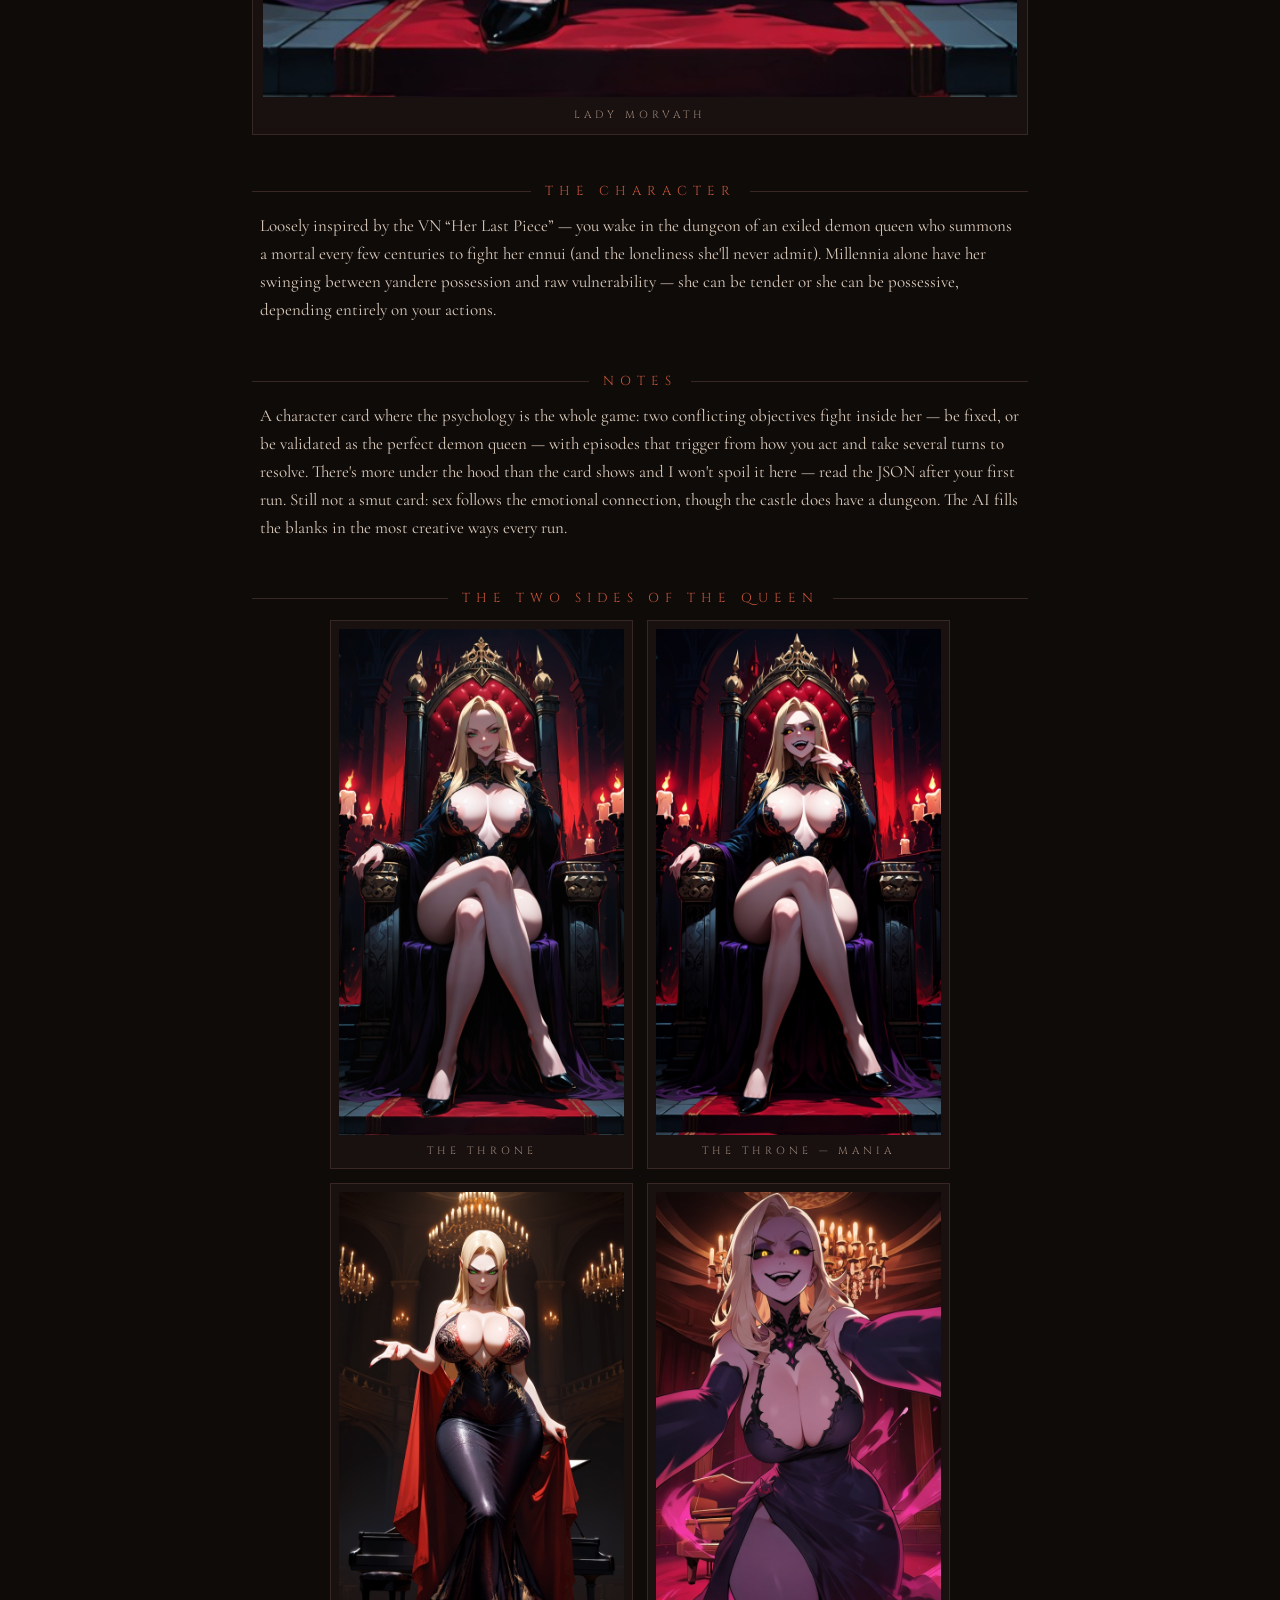
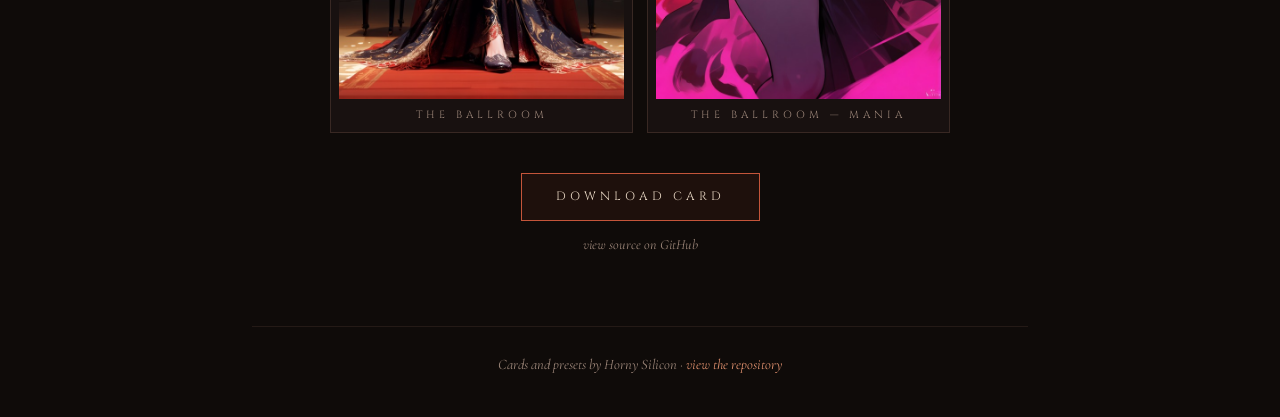
==== commit 9f2c38e9: "lady morvath revamp: readme top slot + site card page with 'two sides of the queen' gallery; generic" ====
--- a/docs/card.html
+++ b/docs/card.html
@@ -48,6 +48,11 @@
         <div class="party-sub" id="d-party-sub"></div>
         <div class="party" id="d-party"></div>
       </div>
+
+      <div id="d-gallery-block" hidden>
+        <div class="section-title" id="gallery-title"></div>
+        <div class="gallery" id="d-gallery"></div>
+      </div>
     </div>
 
     <div class="download-bar">
@@ -72,7 +77,7 @@
     <button class="lb-btn lb-next" id="lb-next" aria-label="Next portrait">&#8250;</button>
   </div>
 
-  <script src="data.js?v=5"></script>
+  <script src="data.js?v=6"></script>
   <script>
     const qs = new URLSearchParams(location.search);
     const card = CARDS.find(c => c.id === qs.get('id')) || CARDS[0];
@@ -138,8 +143,22 @@
         party.appendChild(row);
         lbList.push({
           name: ch.name, epithet: ch.epithet,
-          full: ch.img.replace('/eldoria/', '/eldoria/full/')
+          full: ch.img.replace(/^(assets\/images\/[^/]+)\//, '$1/full/')
         });
+      });
+    }
+
+    if (card.gallery) {
+      document.getElementById('d-gallery-block').hidden = false;
+      document.getElementById('gallery-title').textContent = card.gallery.title;
+      const gal = document.getElementById('d-gallery');
+      const galBase = lbList.length;
+      card.gallery.images.forEach((im, i) => {
+        const fig = document.createElement('figure');
+        fig.innerHTML = `<img src="${im.img}" alt="${im.caption}" loading="lazy"><figcaption>${im.caption}</figcaption>`;
+        fig.querySelector('img').addEventListener('click', () => lbOpen(galBase + i));
+        gal.appendChild(fig);
+        lbList.push({ name: im.caption, full: im.img.replace(/^(assets\/images\/[^/]+)\//, '$1/full/') });
       });
     }
 
--- a/docs/style.css
+++ b/docs/style.css
@@ -267,6 +267,23 @@
 .party-panel .desc { margin: 14px 0 0; }
 .party-panel .quote { margin: 12px 0 0; font-style: italic; color: var(--pc); }
 
+/* image gallery (paired portraits) */
+
+.gallery {
+  display: grid; grid-template-columns: 1fr 1fr; gap: 14px;
+  max-width: 620px; margin: 0 auto;
+}
+.gallery figure { margin: 0; background: var(--panel); border: 1px solid var(--border); padding: 8px; }
+.gallery img {
+  display: block; width: 100%; height: auto; cursor: zoom-in;
+  transition: transform .18s ease;
+}
+.gallery img:hover { transform: scale(1.02); }
+.gallery figcaption {
+  text-align: center; font-family: 'Cinzel', Georgia, serif; font-size: 10.5px;
+  letter-spacing: 4px; text-transform: uppercase; color: var(--muted); padding-top: 8px;
+}
+
 /* lightbox */
 
 .lightbox {
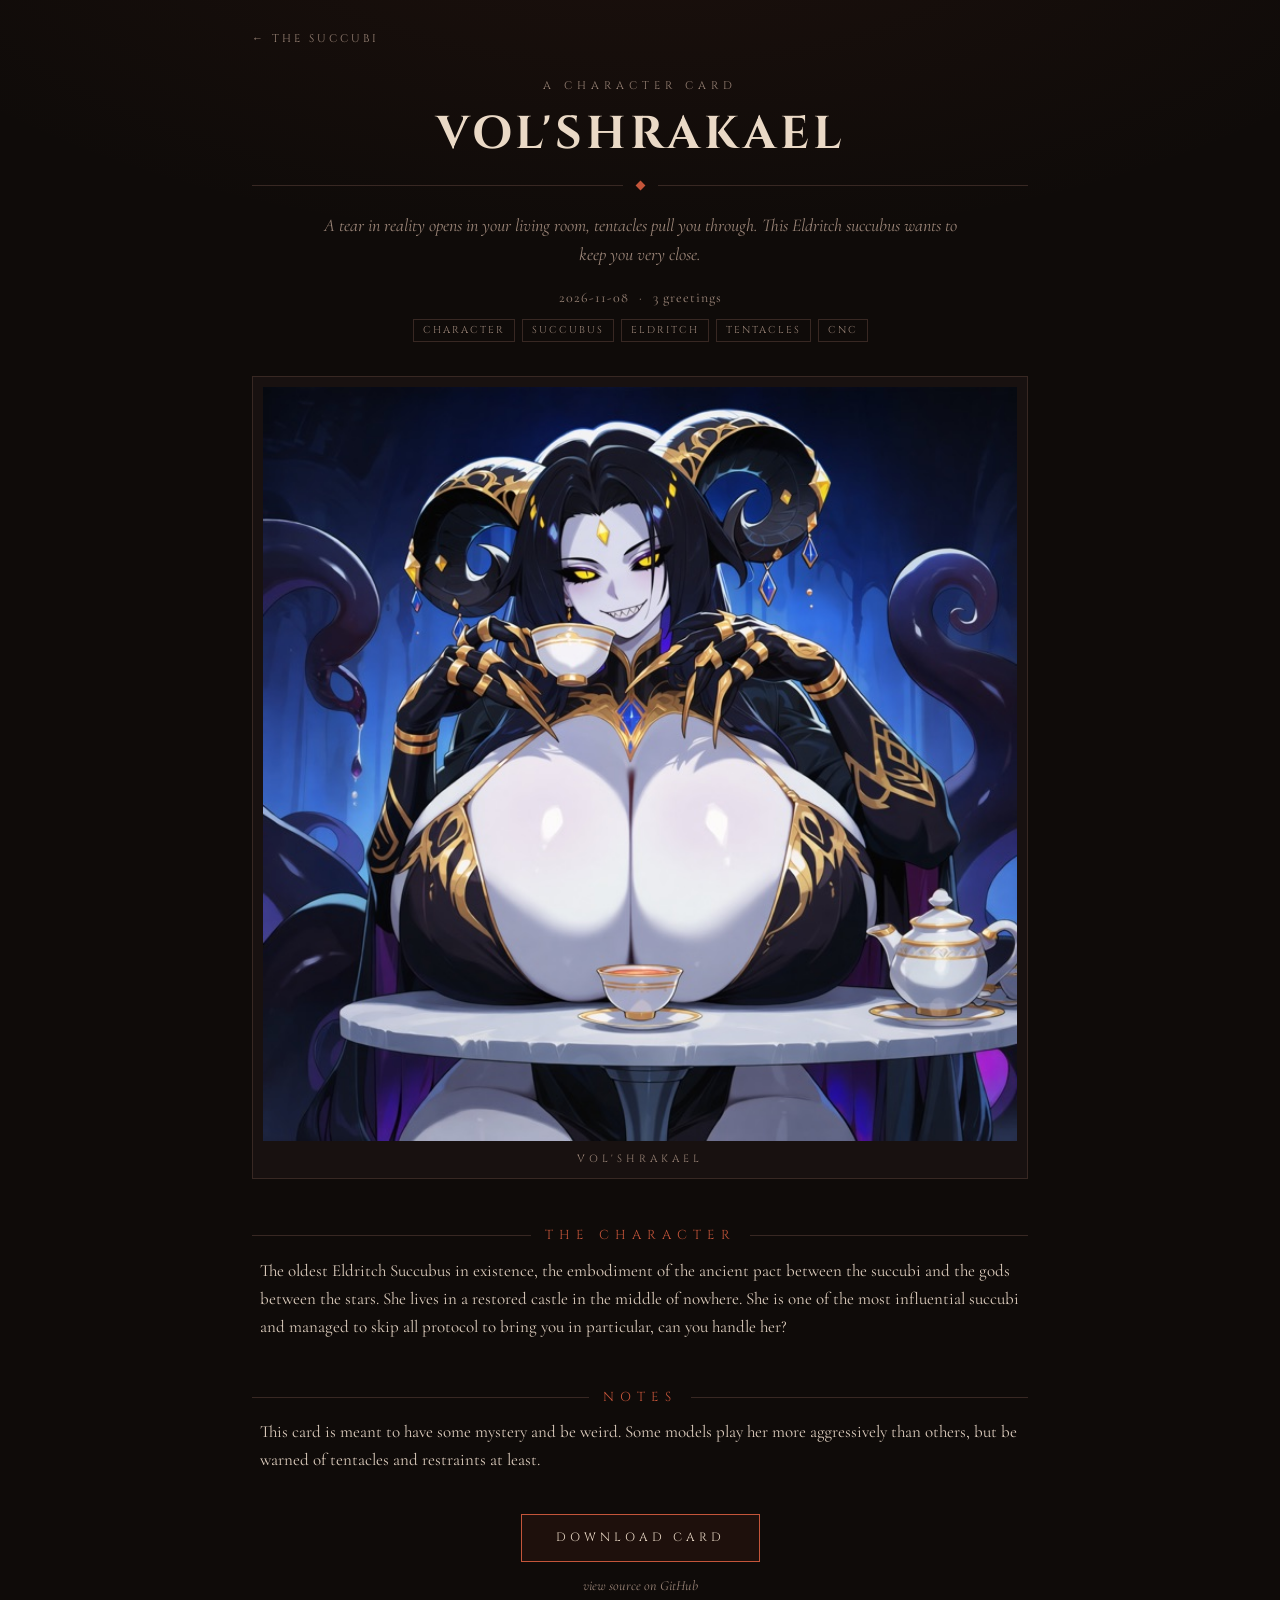
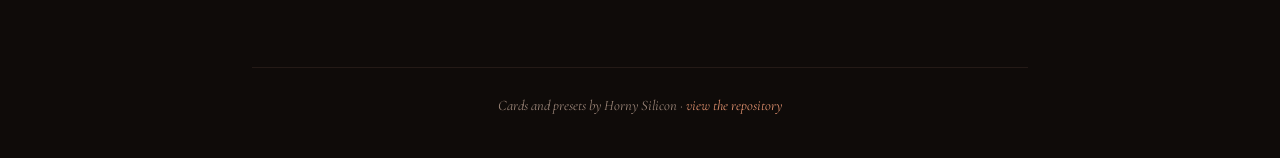
==== commit 6330420c: "site restructure: section subpages (cards/presets/succubi/lorebooks) with landing directory, succubi" ====
--- a/docs/card.html
+++ b/docs/card.html
@@ -8,12 +8,12 @@
   <link rel="preconnect" href="https://fonts.googleapis.com">
   <link rel="preconnect" href="https://fonts.gstatic.com" crossorigin>
   <link href="https://fonts.googleapis.com/css2?family=Cinzel:wght@500;700&family=Cormorant+Garamond:ital,wght@0,500;0,600;1,500&display=swap" rel="stylesheet">
-  <link rel="stylesheet" href="style.css">
+  <link rel="stylesheet" href="style.css?v=7">
 </head>
 <body>
   <div class="container narrow">
 
-    <a class="backlink" href="index.html">&larr; All cards</a>
+    <a class="backlink" href="cards.html" id="backlink">&larr; The Cards</a>
 
     <header class="detail-head" id="head">
       <div class="kicker" id="d-kicker"></div>
@@ -35,8 +35,10 @@
       <div class="section-title" id="blurb-title">The Scenario</div>
       <div class="prose" id="d-blurb"></div>
 
-      <div class="section-title">Notes</div>
-      <div class="prose" id="d-notes"></div>
+      <div id="d-notes-wrap" hidden>
+        <div class="section-title">Notes</div>
+        <div class="prose" id="d-notes"></div>
+      </div>
 
       <div id="d-cast-block" hidden>
         <div class="section-title">Dramatis Personae</div>
@@ -77,18 +79,27 @@
     <button class="lb-btn lb-next" id="lb-next" aria-label="Next portrait">&#8250;</button>
   </div>
 
-  <script src="data.js?v=6"></script>
+  <script src="data.js?v=10"></script>
   <script>
     const qs = new URLSearchParams(location.search);
     const card = CARDS.find(c => c.id === qs.get('id')) || CARDS[0];
     document.title = `${card.name} — Horny Silicon's ST Cards`;
+
+    const backlink = document.getElementById('backlink');
+    if (card.section === 'succubi') {
+      backlink.href = 'succubi.html';
+      backlink.innerHTML = '&larr; The Succubi';
+    }
 
     document.getElementById('d-kicker').textContent = card.kicker;
     document.getElementById('d-name').textContent = card.name;
     document.getElementById('d-tagline').innerHTML = card.tagline;
     document.getElementById('blurb-title').textContent = card.kicker.includes('character') ? 'The Character' : 'The Scenario';
     document.getElementById('d-blurb').innerHTML = `<p>${card.blurb}</p>`;
-    document.getElementById('d-notes').innerHTML = `<p>${card.notes}</p>`;
+    if (card.notes) {
+      document.getElementById('d-notes-wrap').hidden = false;
+      document.getElementById('d-notes').innerHTML = `<p>${card.notes}</p>`;
+    }
     document.getElementById('d-meta').innerHTML =
       `<span>${card.date}</span><span>·</span><span>${card.greetings} greeting${card.greetings > 1 ? 's' : ''}</span>` +
       (card.link ? `<span>·</span><a href="${card.link}" target="_blank" rel="noopener">${card.linkLabel || 'reference'}</a>` : '');
@@ -104,7 +115,7 @@
       document.getElementById('d-hero-cap').textContent = card.posterCaption || card.name;
     }
 
-    if (card.characters) {
+    if (card.characters && card.characters.length > 1) {
       document.getElementById('d-cast-block').hidden = false;
       const cast = document.getElementById('d-cast');
       for (const ch of card.characters) {
@@ -203,7 +214,8 @@
     // fall back to raw main.
     if (card.detail === 'notes') {
       const mount = document.getElementById('dd-detail');
-      fetch(`../${encodeURIComponent(card.file)}`)
+      const local = '../' + card.file.split('/').map(encodeURIComponent).join('/');
+      fetch(local)
         .catch(() => fetch(rawURL(card.file)))
         .then(r => r && r.ok ? r : fetch(rawURL(card.file)))
         .then(r => { if (!r.ok) throw new Error(r.status); return r.json(); })
--- a/docs/style.css
+++ b/docs/style.css
@@ -90,6 +90,64 @@
   background: var(--panel-2);
 }
 
+/* ---------- top nav (subpages) ---------- */
+
+.topnav {
+  padding-top: 28px; text-align: center;
+  font-family: 'Cinzel', Georgia, serif; font-size: 11px;
+  letter-spacing: 3px; text-transform: uppercase;
+}
+.topnav a { color: var(--muted); }
+.topnav a:hover, .topnav a.active { color: var(--ink); }
+.topnav .sep { color: var(--border); margin: 0 14px; }
+.topnav .sep::before { content: "·"; }
+
+/* ---------- page head (subpages) ---------- */
+
+.page-head { text-align: center; padding: 40px 0 6px; }
+.page-head .over {
+  font-family: 'Cinzel', Georgia, serif; font-size: 11px;
+  letter-spacing: 5px; text-transform: uppercase; color: var(--muted);
+}
+.page-head h1 {
+  margin: 14px 0 0; font-weight: 700;
+  font-size: clamp(26px, 4.5vw, 42px); letter-spacing: 4px;
+  line-height: 1.05; text-transform: uppercase;
+}
+.page-head .sub {
+  font-style: italic; font-size: 17px; color: var(--muted);
+  max-width: 640px; margin: 0 auto;
+}
+
+/* ---------- landing directory ---------- */
+
+.directory {
+  display: grid; gap: 22px; margin-top: 44px;
+  grid-template-columns: repeat(2, 1fr);
+}
+.dirent {
+  display: flex; flex-direction: column; gap: 10px;
+  background: var(--panel); border: 1px solid var(--border);
+  padding: 26px 24px 20px; color: var(--body);
+  transition: transform .18s ease, border-color .18s ease;
+}
+.dirent:hover { transform: translateY(-3px); border-color: var(--accent); }
+.dirent .kicker {
+  font-family: 'Cinzel', Georgia, serif; font-size: 10px;
+  letter-spacing: 3px; text-transform: uppercase; color: var(--accent-soft);
+}
+.dirent h2 {
+  margin: 0; font-size: 22px; letter-spacing: 3px;
+  text-transform: uppercase; font-weight: 700;
+}
+.dirent .dnote { margin: 0; font-style: italic; color: var(--muted); font-size: 15.5px; }
+.dirent .go {
+  margin-top: auto; padding-top: 12px;
+  font-family: 'Cinzel', Georgia, serif; font-size: 10px;
+  letter-spacing: 3px; text-transform: uppercase; color: var(--muted);
+}
+.dirent:hover .go { color: var(--accent-soft); }
+
 /* ---------- gallery ---------- */
 
 .grid {
@@ -335,13 +393,16 @@
   flex-wrap: wrap;
 }
 .preset .pname { font-family: 'Cinzel', Georgia, serif; font-size: 15px; letter-spacing: 2px; color: var(--ink); }
+.preset .pdate { font-size: 12px; letter-spacing: 1px; color: var(--muted); }
 .preset .pblurb { flex: 1 1 320px; font-style: italic; color: var(--muted); font-size: 15.5px; }
-.preset a.dl {
+.preset .phint { margin-top: 8px; font-size: 13.5px; color: var(--muted); letter-spacing: .5px; opacity: .85; }
+.preset .actions { display: flex; gap: 10px; align-items: baseline; }
+.preset a.dl, .preset a.src {
   font-family: 'Cinzel', Georgia, serif; font-size: 10px; letter-spacing: 2.5px;
   text-transform: uppercase; border: 1px solid var(--border); padding: 5px 12px;
   white-space: nowrap;
 }
-.preset a.dl:hover { border-color: var(--accent); color: var(--ink); }
+.preset a.dl:hover, .preset a.src:hover { border-color: var(--accent); color: var(--ink); }
 
 /* ---------- footer ---------- */
 
@@ -358,6 +419,7 @@
 #dd-detail img:hover { transform: scale(1.02); }
 
 @media (max-width: 640px) {
+  .directory { grid-template-columns: 1fr; }
   .gcard .poster, .gcard .textonly { height: 220px; }
   .cast-row .pic { flex-basis: 110px; width: 110px; min-height: 110px; }
   .party-panel { padding: 14px; }
